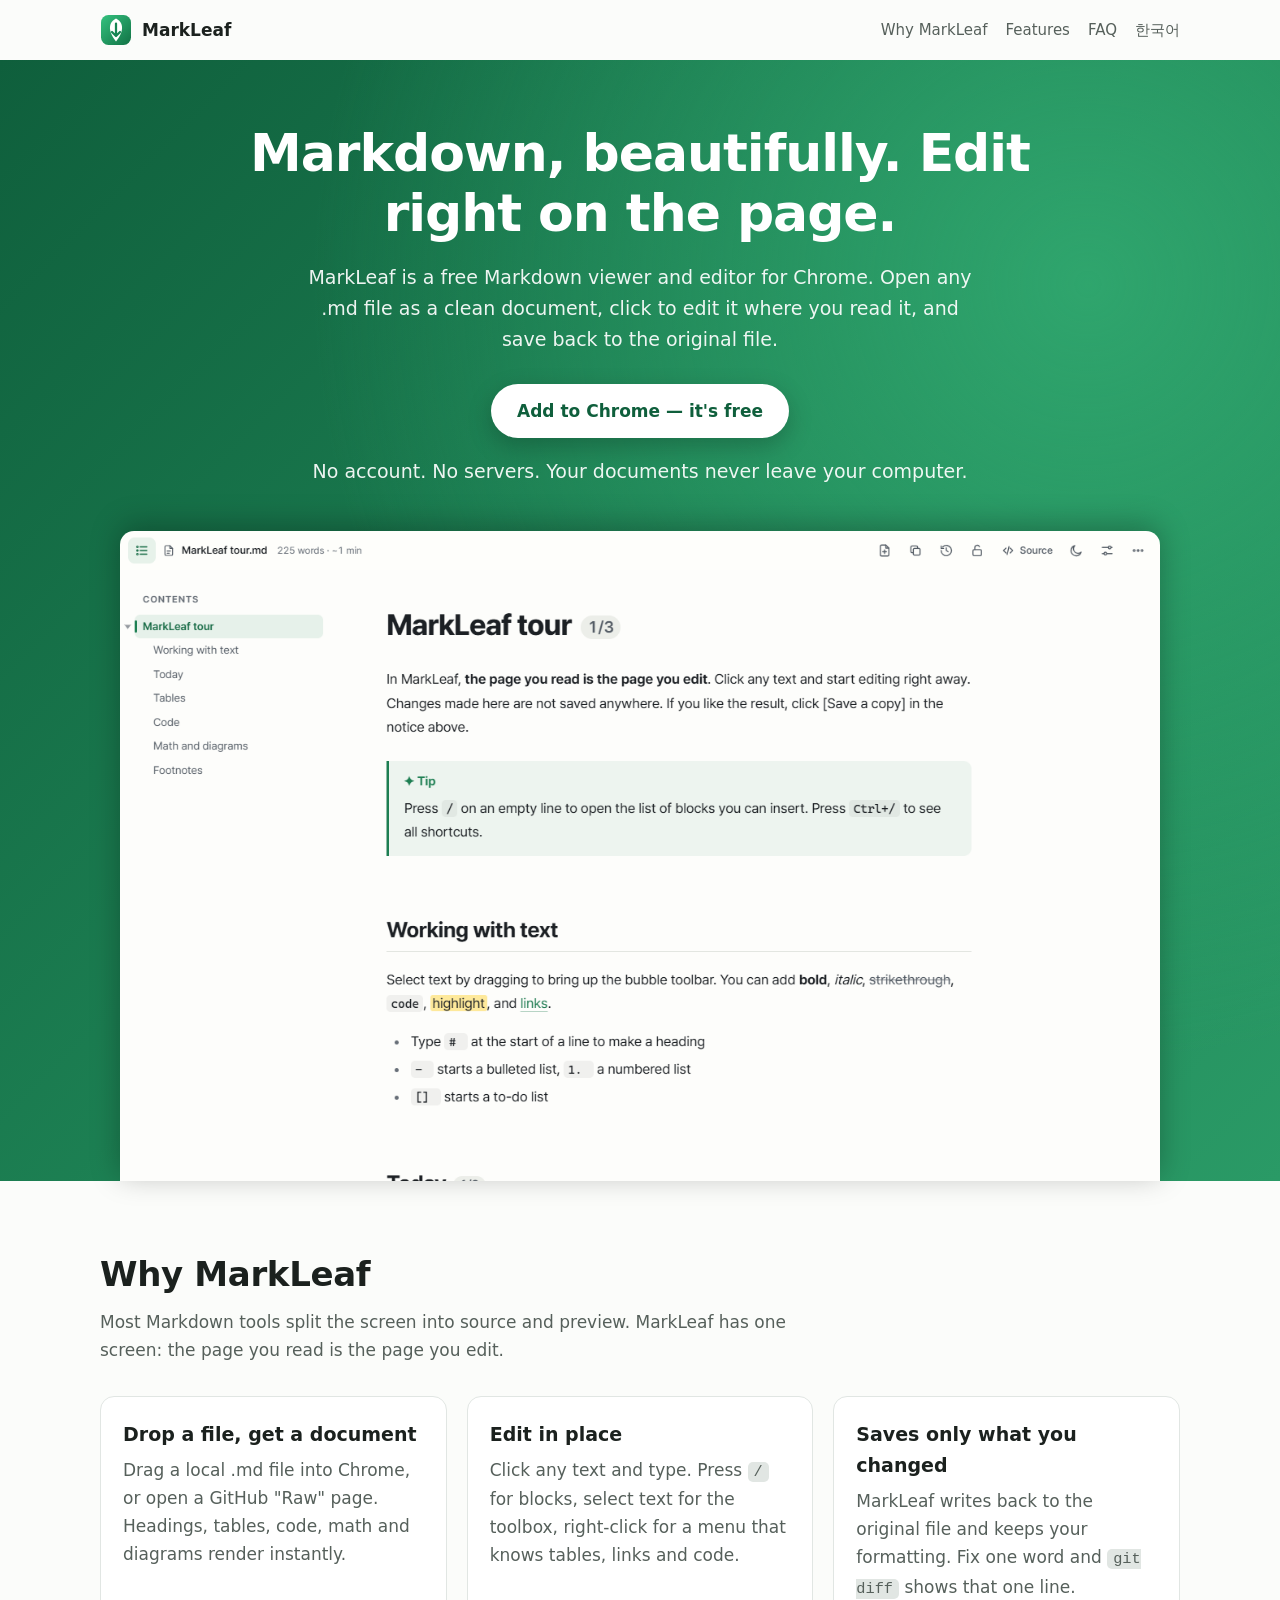
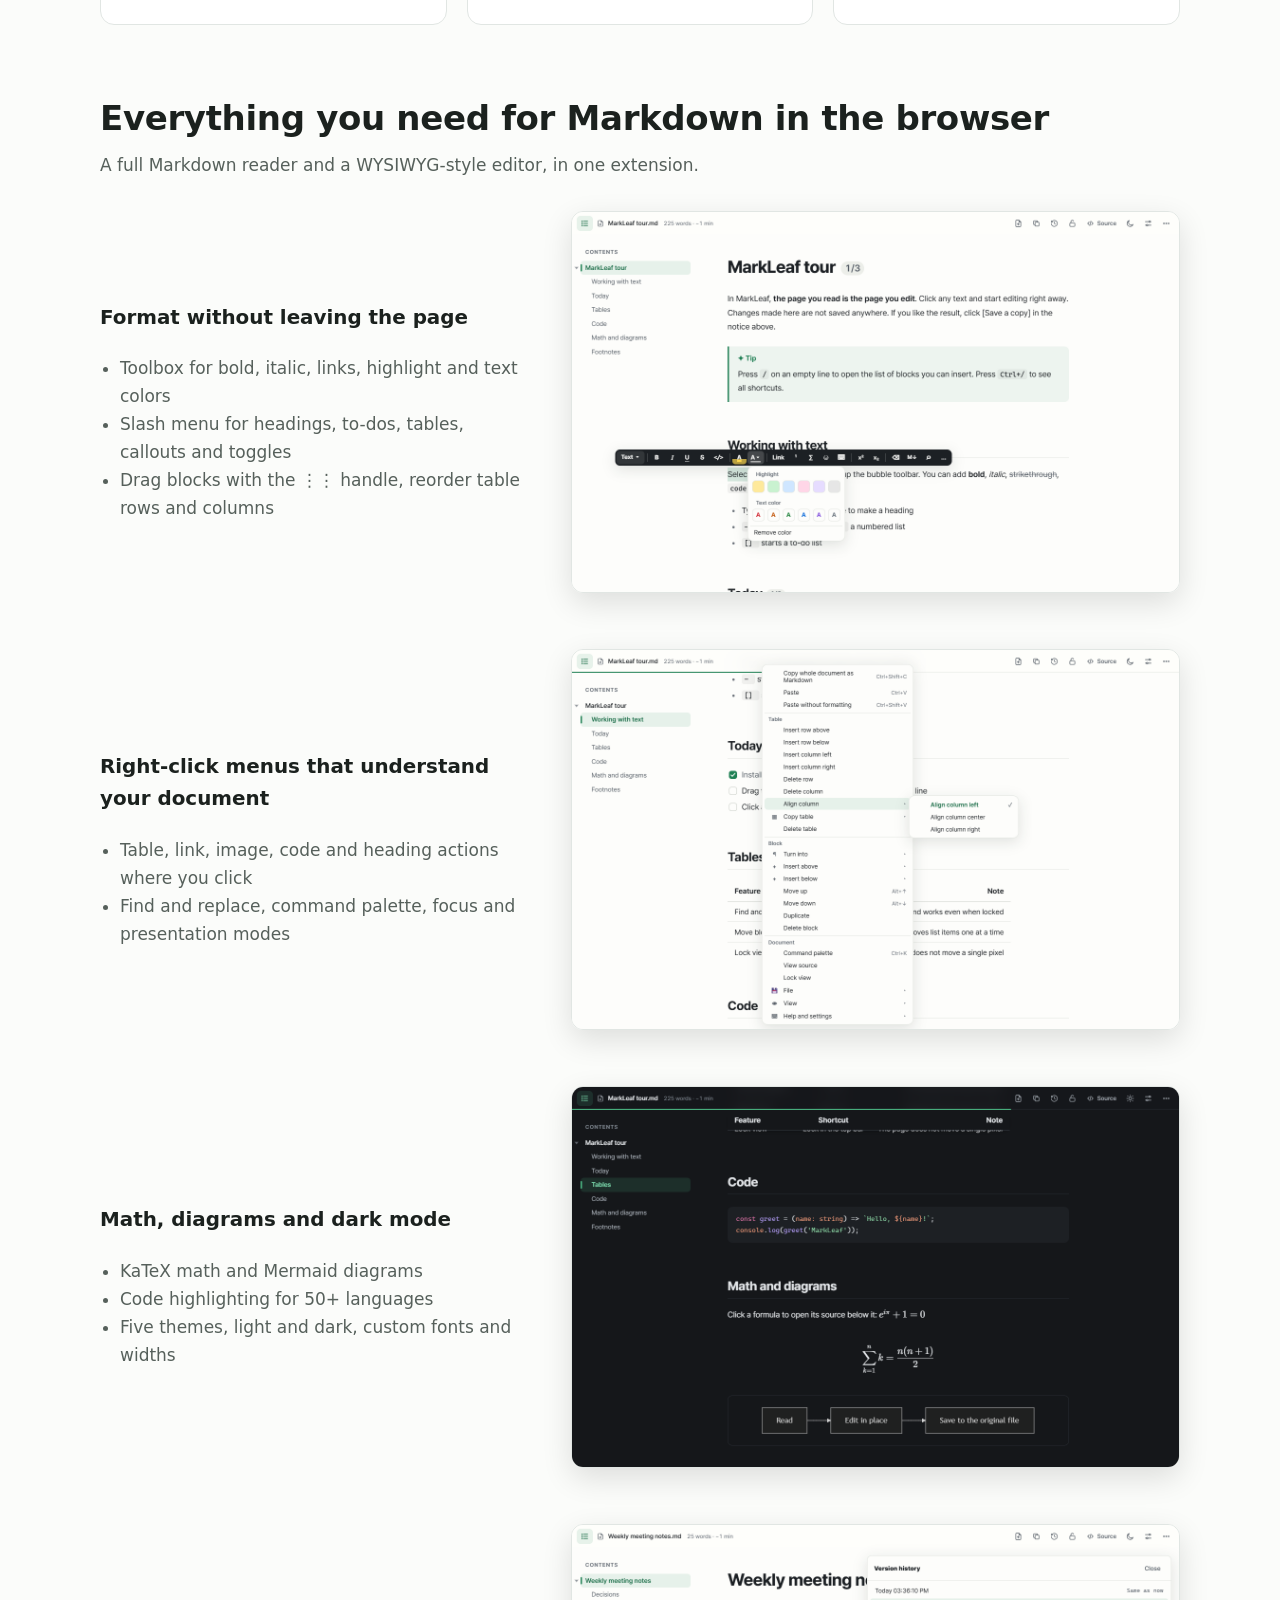
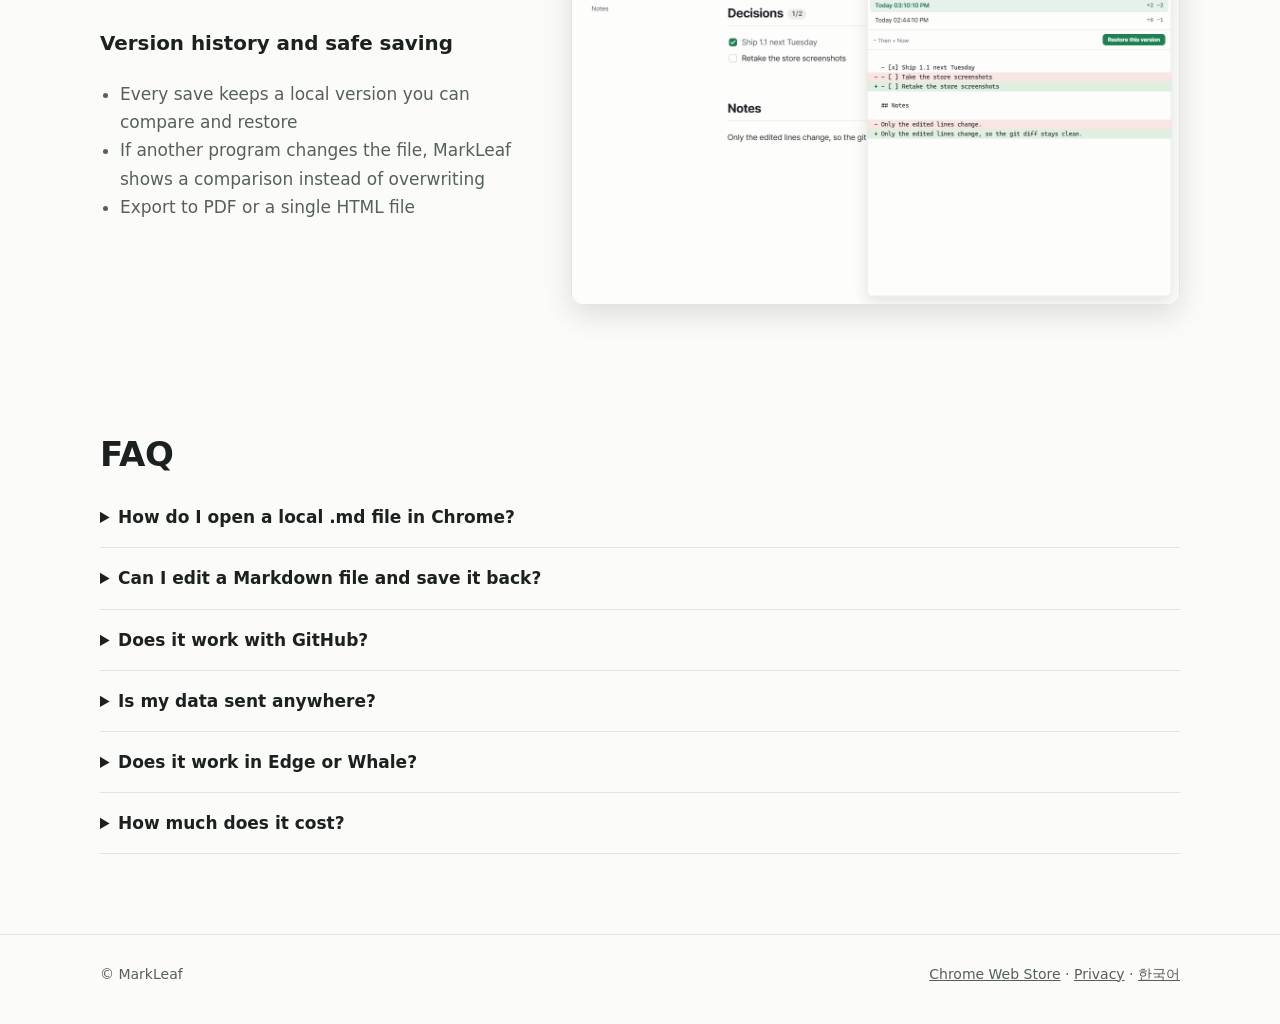
==== index.html @ c71963cd "feat: MarkLeaf 소개 페이지 (영·한)" ====
<!doctype html>
<html lang="en">
<head>
  <meta charset="utf-8">
  <meta name="viewport" content="width=device-width, initial-scale=1">
  <title>MarkLeaf – Markdown Viewer &amp; Editor for Chrome</title>
  <meta name="description" content="Open local .md files in Chrome as clean documents and edit them right on the page. MarkLeaf saves back to the original file and changes only what you edited. Free, no account, no tracking.">
  <link rel="canonical" href="https://serbi2012.github.io/markleaf-site/">
  <link rel="alternate" hreflang="en" href="https://serbi2012.github.io/markleaf-site/">
  <link rel="alternate" hreflang="ko" href="https://serbi2012.github.io/markleaf-site/ko/">
  <link rel="alternate" hreflang="x-default" href="https://serbi2012.github.io/markleaf-site/">
  <link rel="icon" href="images/icon.svg" type="image/svg+xml">
  <meta property="og:type" content="website">
  <meta property="og:title" content="MarkLeaf – Markdown Viewer & Editor for Chrome">
  <meta property="og:description" content="Read .md files as clean documents and edit them in place, saving back to the original file.">
  <meta property="og:url" content="https://serbi2012.github.io/markleaf-site/">
  <meta property="og:image" content="https://serbi2012.github.io/markleaf-site/images/en/promo-marquee-1400x560.png">
  <meta name="twitter:card" content="summary_large_image">
  <link rel="stylesheet" href="style.css">
  <script type="application/ld+json">
  {
    "@context": "https://schema.org",
    "@type": "SoftwareApplication",
    "name": "MarkLeaf",
    "alternateName": "MarkLeaf – Markdown Viewer & Editor",
    "applicationCategory": "DeveloperApplication",
    "operatingSystem": "Chrome, Edge, Whale (Chromium browsers)",
    "description": "A Markdown viewer and editor for Chrome. Opens .md files as clean documents, edits them in place and saves back to the original file.",
    "url": "https://serbi2012.github.io/markleaf-site/",
    "downloadUrl": "https://chromewebstore.google.com/detail/markleaf/cnhfebgieoikabibmdeafajkccchadia",
    "image": "https://serbi2012.github.io/markleaf-site/images/en/screenshot-1-read.png",
    "inLanguage": ["en", "ko"],
    "offers": { "@type": "Offer", "price": "0", "priceCurrency": "USD" }
  }
  </script>
</head>
<body>
  <header class="wrap nav">
    <a class="brand" href="./"><img src="images/icon.svg" alt="" width="32" height="32">MarkLeaf</a>
    <nav class="nav__links" aria-label="Page">
      <a href="#why">Why MarkLeaf</a>
      <a href="#features">Features</a>
      <a href="#faq">FAQ</a>
      <a href="ko/" hreflang="ko" lang="ko">한국어</a>
    </nav>
  </header>

  <main>
    <div class="hero">
      <div class="wrap">
        <h1>Markdown, beautifully. Edit right on the page.</h1>
        <p>MarkLeaf is a free Markdown viewer and editor for Chrome. Open any .md file as a clean document, click to edit it where you read it, and save back to the original file.</p>
        <a class="cta" href="https://chromewebstore.google.com/detail/markleaf/cnhfebgieoikabibmdeafajkccchadia?utm_source=markleaf-site&amp;utm_medium=hero">Add to Chrome — it's free</a>
        <p class="hero__note">No account. No servers. Your documents never leave your computer.</p>
        <img class="hero__shot" src="images/en/screenshot-1-read.png" alt="A Markdown file shown by MarkLeaf as a clean document with an outline sidebar" width="1280" height="800">
      </div>
    </div>

    <section id="why" class="wrap">
      <h2>Why MarkLeaf</h2>
      <p class="lead">Most Markdown tools split the screen into source and preview. MarkLeaf has one screen: the page you read is the page you edit.</p>
      <div class="points">
        <div class="point">
          <h3>Drop a file, get a document</h3>
          <p>Drag a local .md file into Chrome, or open a GitHub "Raw" page. Headings, tables, code, math and diagrams render instantly.</p>
        </div>
        <div class="point">
          <h3>Edit in place</h3>
          <p>Click any text and type. Press <code>/</code> for blocks, select text for the toolbox, right-click for a menu that knows tables, links and code.</p>
        </div>
        <div class="point">
          <h3>Saves only what you changed</h3>
          <p>MarkLeaf writes back to the original file and keeps your formatting. Fix one word and <code>git diff</code> shows that one line.</p>
        </div>
      </div>
    </section>

    <section id="features" class="wrap">
      <h2>Everything you need for Markdown in the browser</h2>
      <p class="lead">A full Markdown reader and a WYSIWYG-style editor, in one extension.</p>

      <div class="feature">
        <div>
          <h3>Format without leaving the page</h3>
          <ul>
            <li>Toolbox for bold, italic, links, highlight and text colors</li>
            <li>Slash menu for headings, to-dos, tables, callouts and toggles</li>
            <li>Drag blocks with the ⋮⋮ handle, reorder table rows and columns</li>
          </ul>
        </div>
        <img src="images/en/screenshot-2-toolbox.png" alt="Selecting text opens a formatting toolbox with color options" width="1280" height="800" loading="lazy">
      </div>

      <div class="feature">
        <div>
          <h3>Right-click menus that understand your document</h3>
          <ul>
            <li>Table, link, image, code and heading actions where you click</li>
            <li>Find and replace, command palette, focus and presentation modes</li>
          </ul>
        </div>
        <img src="images/en/screenshot-3-context-menu.png" alt="A right-click menu on a table cell with alignment options" width="1280" height="800" loading="lazy">
      </div>

      <div class="feature">
        <div>
          <h3>Math, diagrams and dark mode</h3>
          <ul>
            <li>KaTeX math and Mermaid diagrams</li>
            <li>Code highlighting for 50+ languages</li>
            <li>Five themes, light and dark, custom fonts and widths</li>
          </ul>
        </div>
        <img src="images/en/screenshot-4-math-diagram-dark.png" alt="Dark mode with code, a math formula and a flow diagram" width="1280" height="800" loading="lazy">
      </div>

      <div class="feature">
        <div>
          <h3>Version history and safe saving</h3>
          <ul>
            <li>Every save keeps a local version you can compare and restore</li>
            <li>If another program changes the file, MarkLeaf shows a comparison instead of overwriting</li>
            <li>Export to PDF or a single HTML file</li>
          </ul>
        </div>
        <img src="images/en/screenshot-5-history.png" alt="Version history panel comparing two saved versions" width="1280" height="800" loading="lazy">
      </div>
    </section>

    <section id="faq" class="wrap faq">
      <h2>FAQ</h2>
      <details>
        <summary>How do I open a local .md file in Chrome?</summary>
        <p>Install MarkLeaf, then turn on "Allow access to file URLs" in Chrome's extension details for MarkLeaf (the welcome page has a button for it). Now drag any .md file into a Chrome window, or open it with a <code>file:///</code> address. It shows up as a readable document.</p>
      </details>
      <details>
        <summary>Can I edit a Markdown file and save it back?</summary>
        <p>Yes. Click the text and edit. The first time you save, Chrome asks you to pick the file or allow its folder. After that MarkLeaf saves automatically when you pause typing, rewriting only the parts you changed.</p>
      </details>
      <details>
        <summary>Does it work with GitHub?</summary>
        <p>Markdown files opened with GitHub's "Raw" button are shown as documents. You can also allow other sites one at a time from the toolbar button.</p>
      </details>
      <details>
        <summary>Is my data sent anywhere?</summary>
        <p>No. MarkLeaf has no servers, analytics or tracking. All fonts and libraries are bundled in the extension. Read the <a href="https://serbi2012.github.io/markleaf-privacy/">privacy policy</a>.</p>
      </details>
      <details>
        <summary>Does it work in Edge or Whale?</summary>
        <p>MarkLeaf is built for Chromium browsers. Edge and Whale can install it from the Chrome Web Store.</p>
      </details>
      <details>
        <summary>How much does it cost?</summary>
        <p>MarkLeaf is free.</p>
      </details>
    </section>
  </main>

  <footer>
    <div class="wrap">
      <span>© MarkLeaf</span>
      <span><a href="https://chromewebstore.google.com/detail/markleaf/cnhfebgieoikabibmdeafajkccchadia?utm_source=markleaf-site&amp;utm_medium=footer">Chrome Web Store</a> · <a href="https://serbi2012.github.io/markleaf-privacy/">Privacy</a> · <a href="ko/" hreflang="ko" lang="ko">한국어</a></span>
    </div>
  </footer>
</body>
</html>
---- style.css ----
:root {
  --bg: #fbfcfa;
  --surface: #ffffff;
  --fg: #1b211e;
  --fg-muted: #56605b;
  --border: #e1e6e3;
  --accent: #1e8053;
  --accent-strong: #0f5f3c;
  --on-accent: #ffffff;
  --hero: radial-gradient(circle at 85% 20%, #2fa56d 0%, transparent 55%), linear-gradient(135deg, #0f5f3c 0%, #1f8657 60%, #2a9a66 100%);
  color-scheme: light dark;
}

@media (prefers-color-scheme: dark) {
  :root {
    --bg: #141816;
    --surface: #1b201d;
    --fg: #e6ebe8;
    --fg-muted: #a3aea8;
    --border: #2c3430;
    --accent: #4fc28b;
    --accent-strong: #7fd8ac;
    --on-accent: #000000;
  }
}

* {
  box-sizing: border-box;
}

html {
  scroll-behavior: smooth;
}

body {
  margin: 0;
  background: var(--bg);
  color: var(--fg);
  font-family: system-ui, -apple-system, 'Segoe UI', 'Apple SD Gothic Neo', 'Malgun Gothic', sans-serif;
  font-size: 17px;
  line-height: 1.65;
  word-break: keep-all;
}

a {
  color: var(--accent);
}

.wrap {
  width: min(1080px, 100% - 32px);
  margin: 0 auto;
}

.nav {
  display: flex;
  align-items: center;
  justify-content: space-between;
  gap: 16px;
  padding: 14px 0;
}

.brand {
  display: flex;
  align-items: center;
  gap: 10px;
  color: inherit;
  font-weight: 800;
  text-decoration: none;
}

.brand img {
  width: 32px;
  height: 32px;
}

.nav__links {
  display: flex;
  gap: 18px;
  font-size: 15px;
}

.nav__links a {
  color: var(--fg-muted);
  text-decoration: none;
}

.hero {
  padding: 64px 0 0;
  background: var(--hero);
  color: #ffffff;
  text-align: center;
}

.hero h1 {
  margin: 0 auto;
  max-width: 820px;
  font-size: clamp(32px, 5vw, 52px);
  line-height: 1.15;
  letter-spacing: -0.02em;
}

.hero p {
  margin: 18px auto 0;
  max-width: 680px;
  font-size: 19px;
  opacity: 0.92;
}

.cta {
  display: inline-flex;
  align-items: center;
  gap: 8px;
  margin-top: 28px;
  padding: 13px 26px;
  border-radius: 999px;
  background: #ffffff;
  color: #0f5f3c;
  font-weight: 800;
  text-decoration: none;
  box-shadow: 0 8px 24px rgba(0, 0, 0, 0.22);
}

.hero__note {
  margin-top: 12px;
  font-size: 14px;
  opacity: 0.85;
}

.hero__shot {
  display: block;
  width: min(1040px, 100%);
  height: auto;
  margin: 44px auto 0;
  border-radius: 14px 14px 0 0;
  box-shadow: 0 -6px 30px rgba(0, 0, 0, 0.28);
}

section {
  padding: 72px 0 0;
}

h2 {
  margin: 0 0 12px;
  font-size: clamp(26px, 3.4vw, 34px);
  line-height: 1.25;
  letter-spacing: -0.01em;
}

.lead {
  margin: 0 0 32px;
  max-width: 720px;
  color: var(--fg-muted);
}

.points {
  display: grid;
  grid-template-columns: repeat(auto-fit, minmax(260px, 1fr));
  gap: 20px;
}

.point {
  padding: 22px;
  border: 1px solid var(--border);
  border-radius: 14px;
  background: var(--surface);
}

.point h3 {
  margin: 0 0 6px;
  font-size: 19px;
}

.point p {
  margin: 0;
  color: var(--fg-muted);
}

.feature {
  display: grid;
  grid-template-columns: minmax(0, 5fr) minmax(0, 7fr);
  gap: 36px;
  align-items: center;
  margin-bottom: 56px;
}

.feature img {
  width: 100%;
  height: auto;
  border: 1px solid var(--border);
  border-radius: 12px;
  box-shadow: 0 10px 30px rgba(0, 0, 0, 0.12);
}

.feature ul {
  margin: 12px 0 0;
  padding-left: 20px;
  color: var(--fg-muted);
}

@media (max-width: 760px) {
  .feature {
    grid-template-columns: 1fr;
    gap: 18px;
  }

  .nav__links {
    display: none;
  }
}

.faq details {
  padding: 16px 0;
  border-bottom: 1px solid var(--border);
}

.faq summary {
  font-weight: 700;
  cursor: pointer;
}

.faq details p {
  margin: 10px 0 0;
  color: var(--fg-muted);
}

code {
  padding: 1px 6px;
  border-radius: 5px;
  background: var(--border);
  font-size: 0.9em;
}

footer {
  margin-top: 80px;
  padding: 28px 0 40px;
  border-top: 1px solid var(--border);
  color: var(--fg-muted);
  font-size: 14px;
}

footer .wrap {
  display: flex;
  flex-wrap: wrap;
  justify-content: space-between;
  gap: 12px;
}

footer a {
  color: inherit;
}
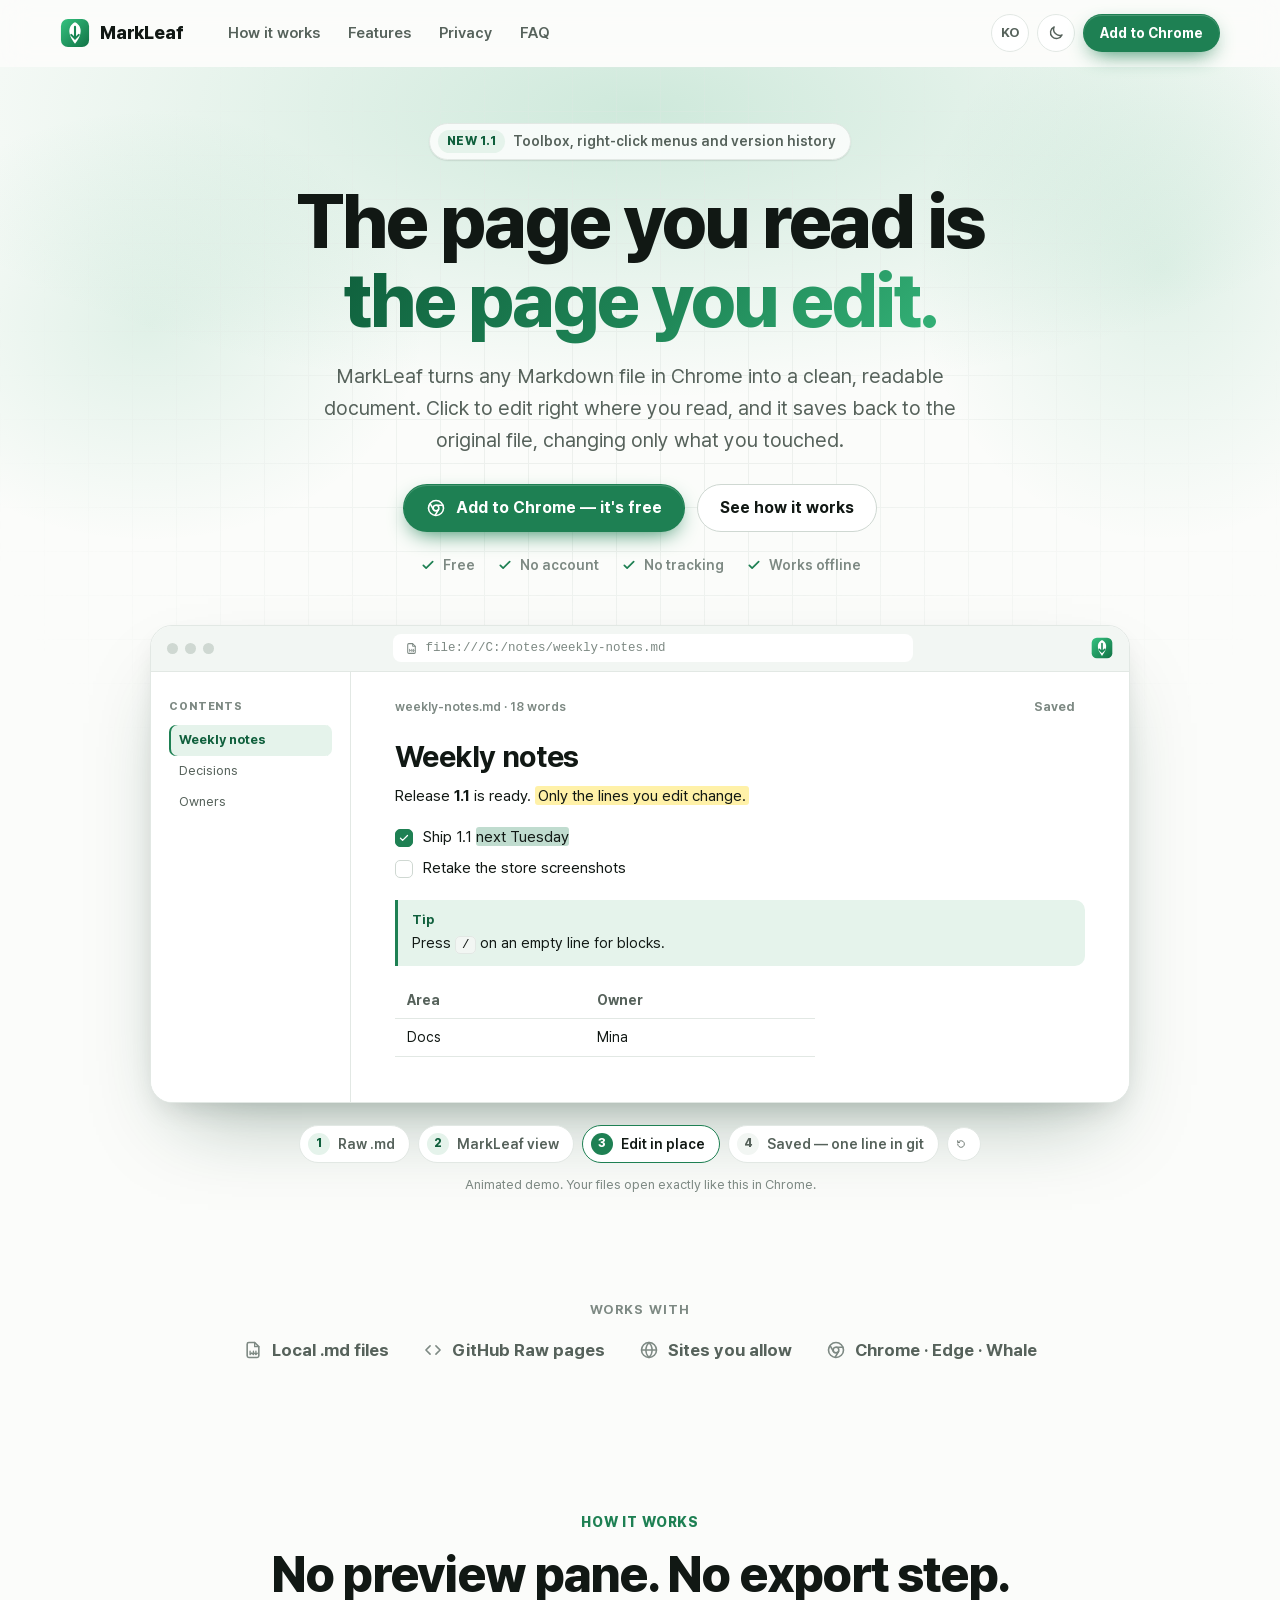
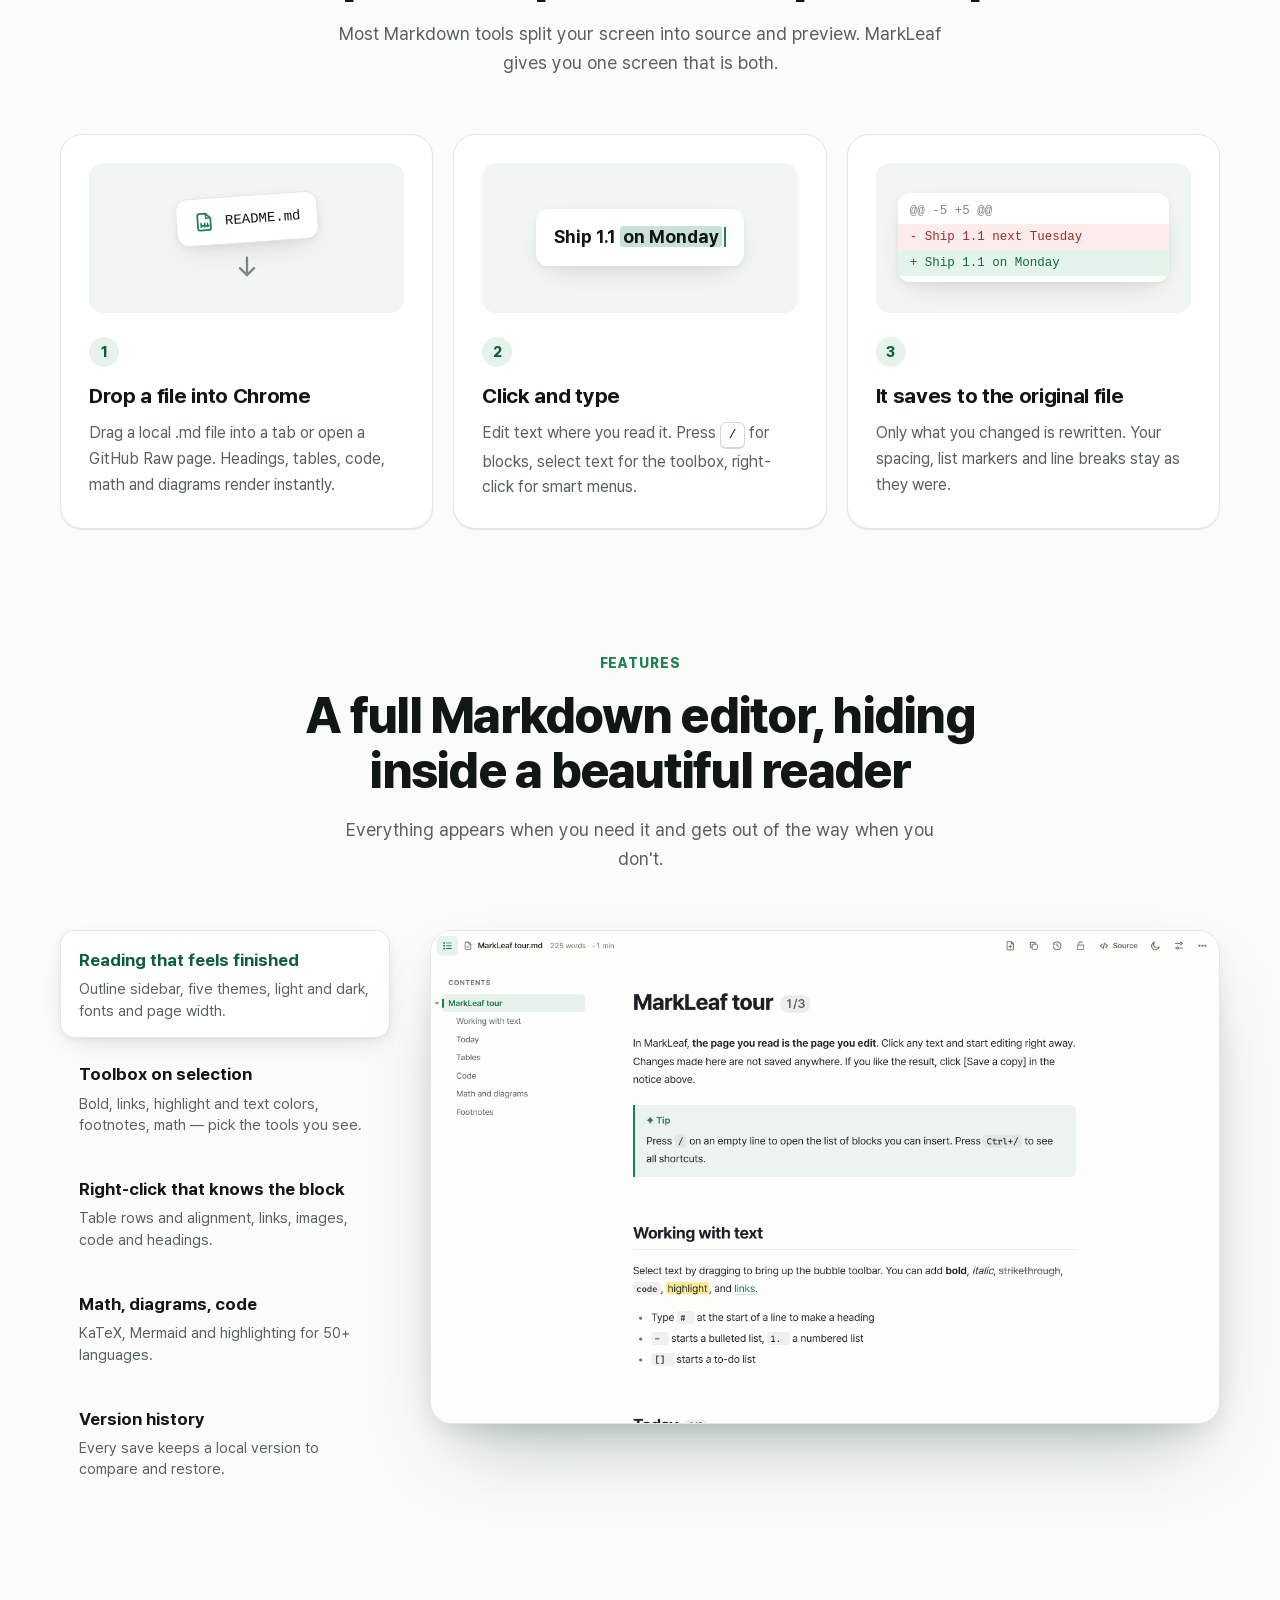
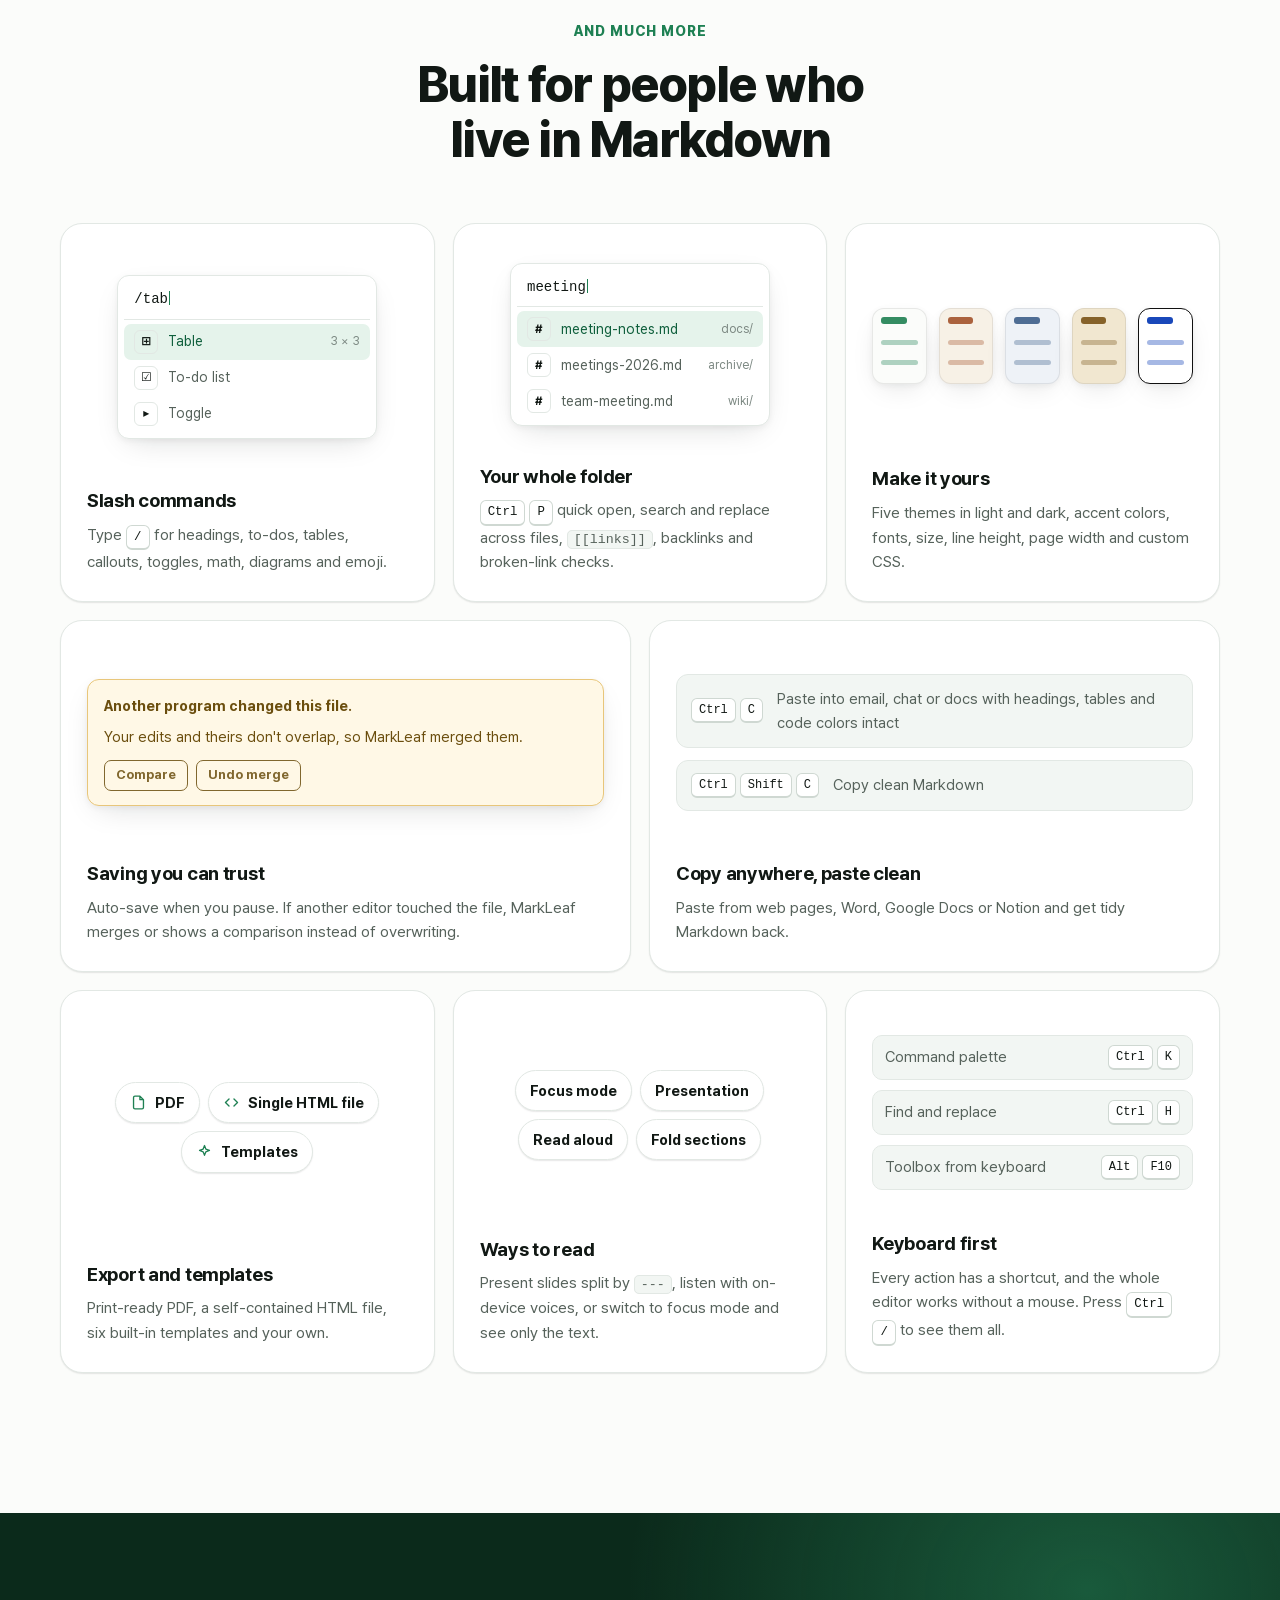
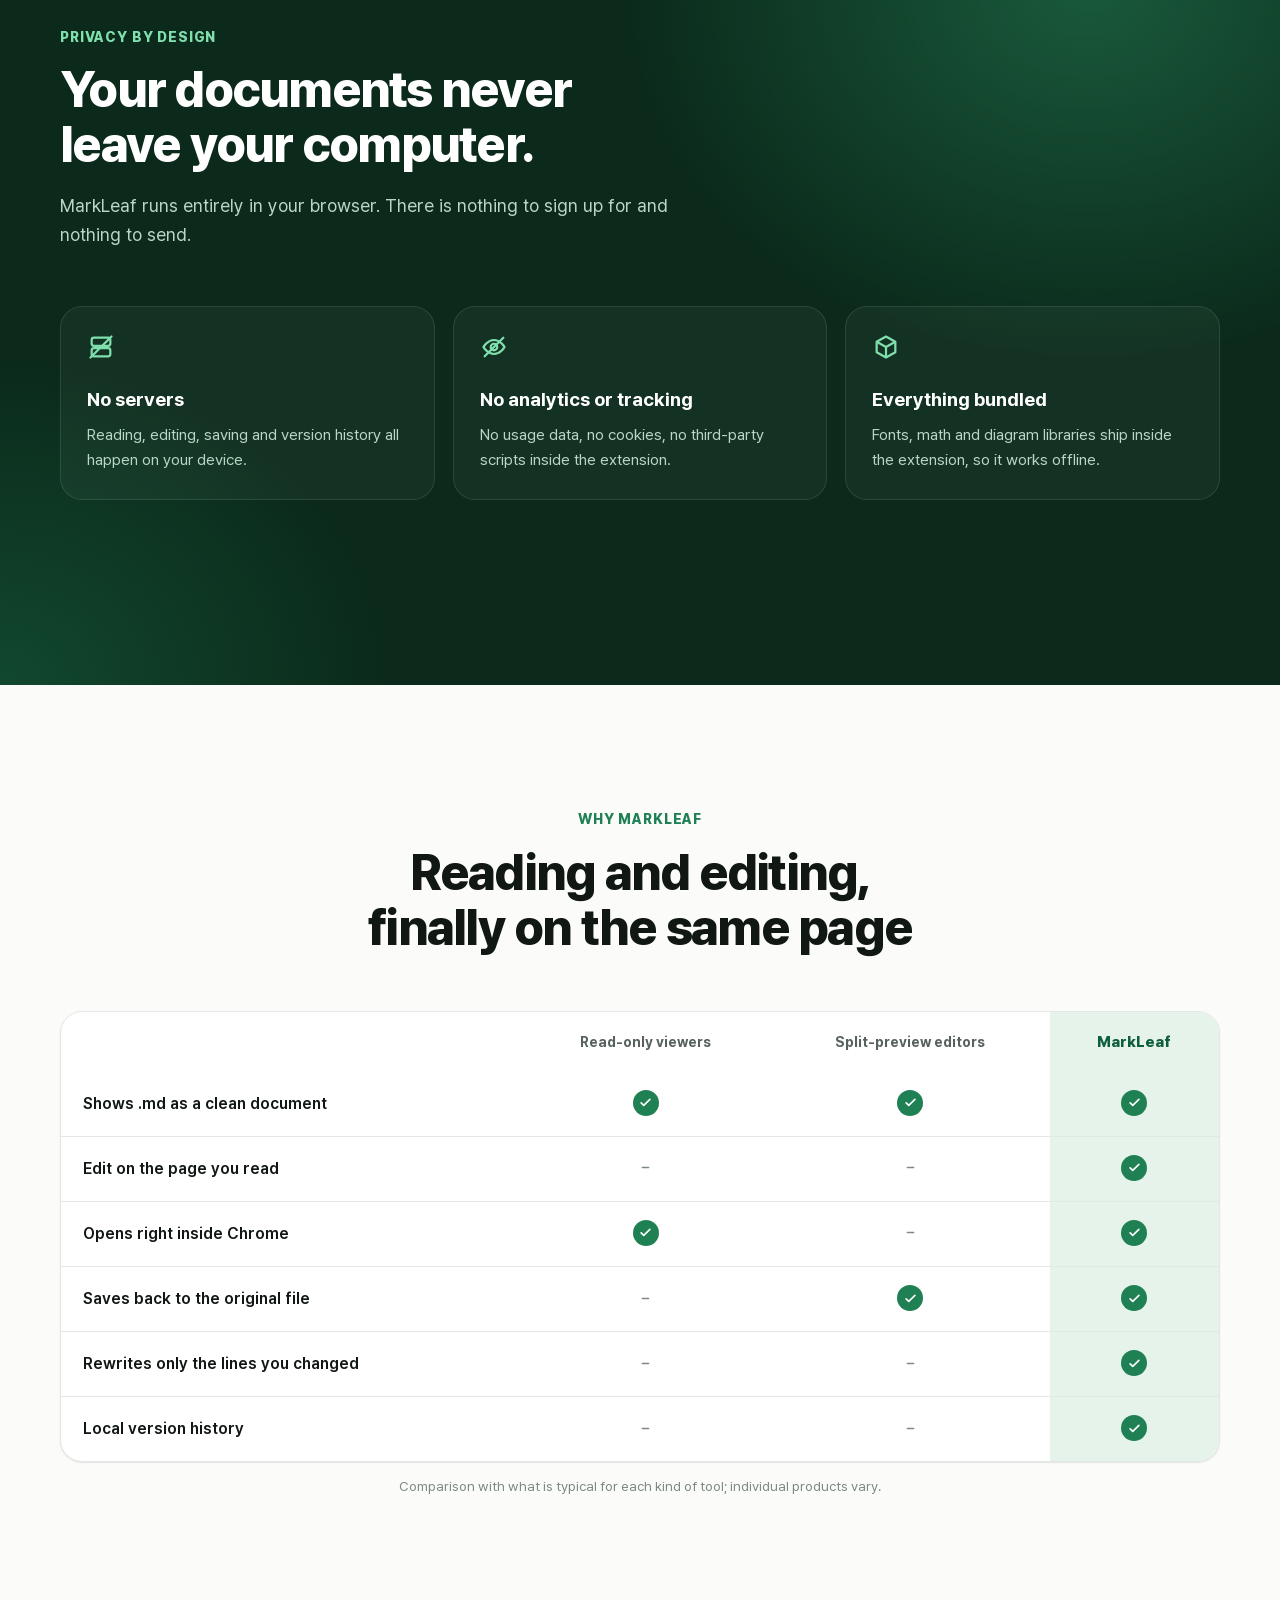
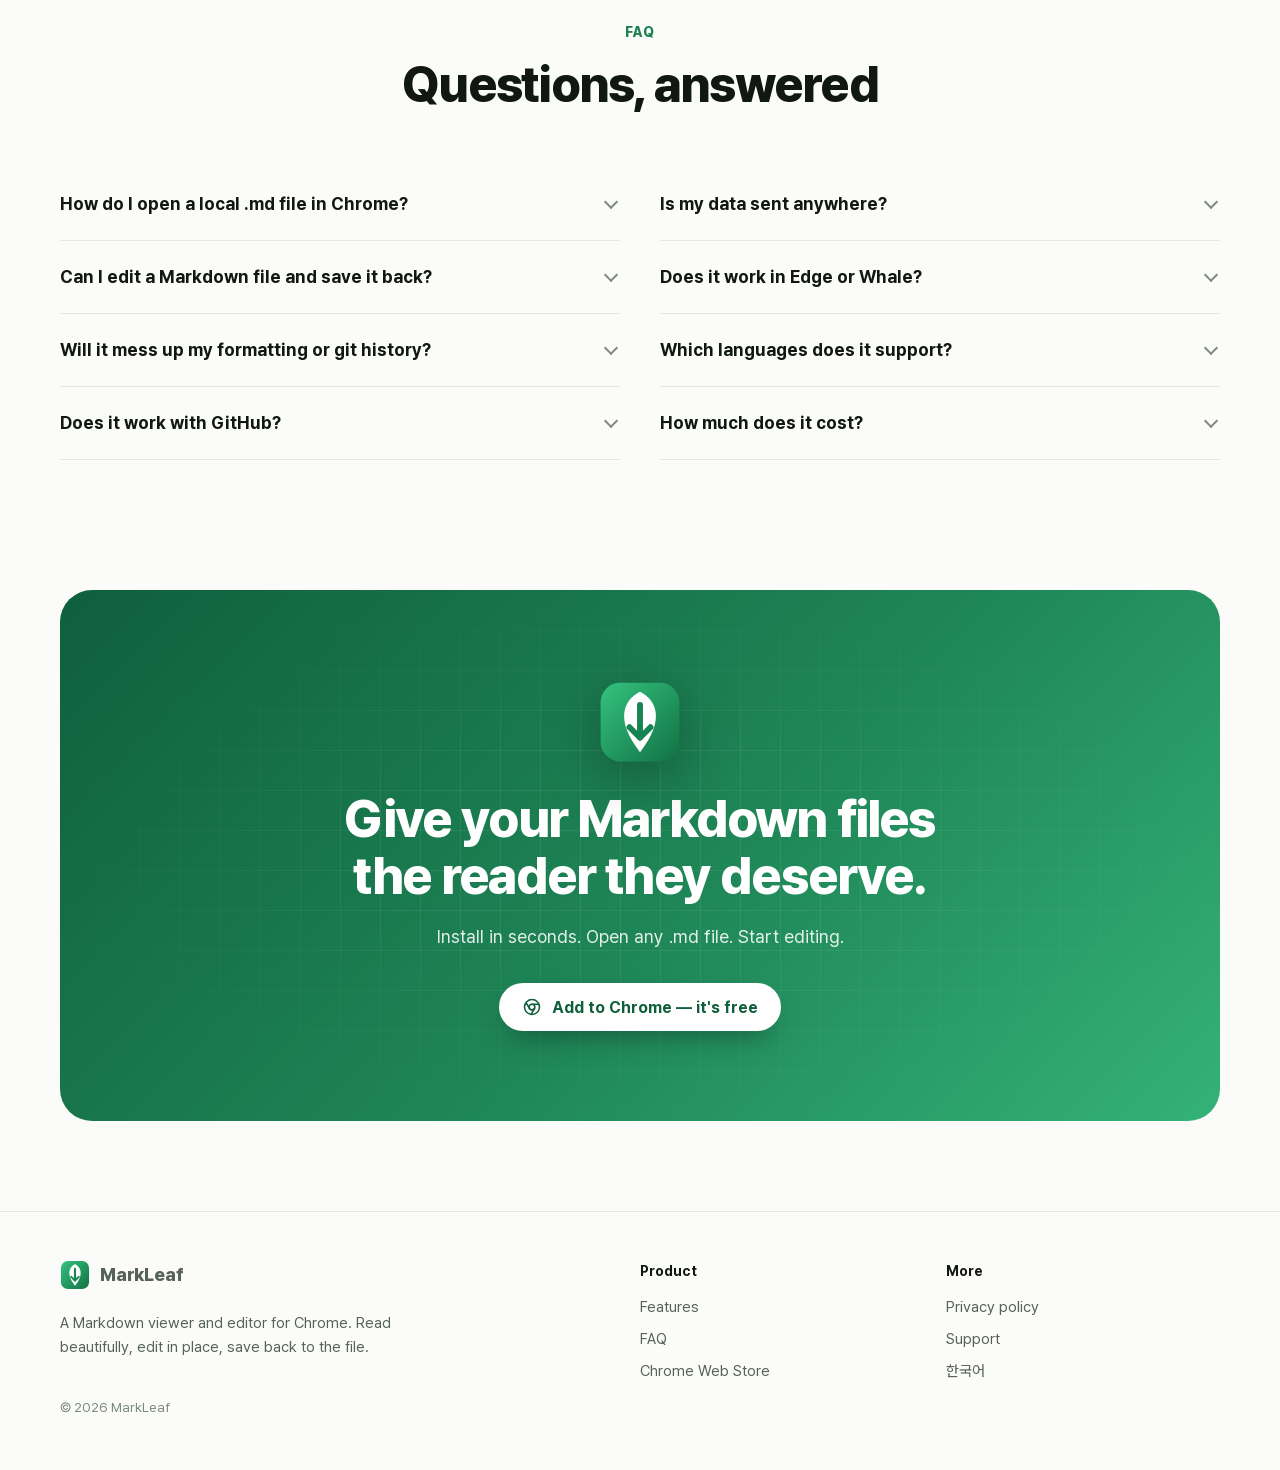
==== commit cf56dba1: "feat: 소개 페이지 개편 — 자동 재생 데모, 탭 둘러보기, 기능 카드, 비교표, 다크 모드, 고해상도 이미지" ====
--- a/index.html
+++ b/index.html
@@ -4,162 +4,500 @@
   <meta charset="utf-8">
   <meta name="viewport" content="width=device-width, initial-scale=1">
   <title>MarkLeaf – Markdown Viewer &amp; Editor for Chrome</title>
-  <meta name="description" content="Open local .md files in Chrome as clean documents and edit them right on the page. MarkLeaf saves back to the original file and changes only what you edited. Free, no account, no tracking.">
-  <link rel="canonical" href="https://serbi2012.github.io/markleaf-site/">
-  <link rel="alternate" hreflang="en" href="https://serbi2012.github.io/markleaf-site/">
-  <link rel="alternate" hreflang="ko" href="https://serbi2012.github.io/markleaf-site/ko/">
-  <link rel="alternate" hreflang="x-default" href="https://serbi2012.github.io/markleaf-site/">
+  <meta name="description" content="Open .md files in Chrome as clean documents and edit them right on the page. MarkLeaf saves back to the original file and changes only what you edited. Free, no account, no tracking.">
+  <meta name="theme-color" content="#1e8053">
+  <link rel="canonical" href="https://markleaf-site.vercel.app/">
+  <link rel="alternate" hreflang="en" href="https://markleaf-site.vercel.app/">
+  <link rel="alternate" hreflang="ko" href="https://markleaf-site.vercel.app/ko/">
+  <link rel="alternate" hreflang="x-default" href="https://markleaf-site.vercel.app/">
   <link rel="icon" href="images/icon.svg" type="image/svg+xml">
   <meta property="og:type" content="website">
+  <meta property="og:site_name" content="MarkLeaf">
   <meta property="og:title" content="MarkLeaf – Markdown Viewer & Editor for Chrome">
-  <meta property="og:description" content="Read .md files as clean documents and edit them in place, saving back to the original file.">
-  <meta property="og:url" content="https://serbi2012.github.io/markleaf-site/">
-  <meta property="og:image" content="https://serbi2012.github.io/markleaf-site/images/en/promo-marquee-1400x560.png">
+  <meta property="og:description" content="The page you read is the page you edit. Open .md files as clean documents, edit in place and save back to the original file.">
+  <meta property="og:url" content="https://markleaf-site.vercel.app/">
+  <meta property="og:image" content="https://markleaf-site.vercel.app/images/en/og.png">
+  <meta property="og:image:width" content="1200">
+  <meta property="og:image:height" content="630">
+  <meta property="og:locale" content="en_US">
+  <meta property="og:locale:alternate" content="ko_KR">
   <meta name="twitter:card" content="summary_large_image">
+  <link rel="preload" href="images/en/screenshot-1-read.jpg" as="image">
   <link rel="stylesheet" href="style.css">
+  <script>try{var t=localStorage.getItem('markleaf-site-theme');if(t==='dark'||t==='light')document.documentElement.dataset.theme=t}catch(e){}document.documentElement.classList.add('js')</script>
+  <script src="site.js" defer></script>
   <script type="application/ld+json">
   {
     "@context": "https://schema.org",
-    "@type": "SoftwareApplication",
-    "name": "MarkLeaf",
-    "alternateName": "MarkLeaf – Markdown Viewer & Editor",
-    "applicationCategory": "DeveloperApplication",
-    "operatingSystem": "Chrome, Edge, Whale (Chromium browsers)",
-    "description": "A Markdown viewer and editor for Chrome. Opens .md files as clean documents, edits them in place and saves back to the original file.",
-    "url": "https://serbi2012.github.io/markleaf-site/",
-    "downloadUrl": "https://chromewebstore.google.com/detail/markleaf/cnhfebgieoikabibmdeafajkccchadia",
-    "image": "https://serbi2012.github.io/markleaf-site/images/en/screenshot-1-read.png",
-    "inLanguage": ["en", "ko"],
-    "offers": { "@type": "Offer", "price": "0", "priceCurrency": "USD" }
+    "@graph": [
+      {
+        "@type": "SoftwareApplication",
+        "name": "MarkLeaf",
+        "alternateName": "MarkLeaf – Markdown Viewer & Editor",
+        "applicationCategory": "DeveloperApplication",
+        "operatingSystem": "Chrome, Edge, Whale",
+        "description": "A Markdown viewer and editor for Chrome. Opens .md files as clean documents, edits them in place and saves back to the original file.",
+        "url": "https://markleaf-site.vercel.app/",
+        "downloadUrl": "https://chromewebstore.google.com/detail/markleaf/cnhfebgieoikabibmdeafajkccchadia",
+        "image": "https://markleaf-site.vercel.app/images/en/screenshot-1-read.jpg",
+        "inLanguage": ["en", "ko"],
+        "offers": { "@type": "Offer", "price": "0", "priceCurrency": "USD" }
+      },
+      {
+        "@type": "FAQPage",
+        "mainEntity": [
+          { "@type": "Question", "name": "How do I open a local .md file in Chrome?", "acceptedAnswer": { "@type": "Answer", "text": "Install MarkLeaf and turn on \"Allow access to file URLs\" in Chrome's extension details for MarkLeaf. Then drag any .md file into a Chrome window and it opens as a readable document." } },
+          { "@type": "Question", "name": "Can I edit a Markdown file and save it back?", "acceptedAnswer": { "@type": "Answer", "text": "Yes. Click the text and edit. The first time you save, Chrome asks you to pick the file or allow its folder. After that MarkLeaf saves automatically when you pause, rewriting only the parts you changed." } },
+          { "@type": "Question", "name": "Is my data sent anywhere?", "acceptedAnswer": { "@type": "Answer", "text": "No. MarkLeaf has no servers, analytics or tracking, and all fonts and libraries are bundled in the extension." } },
+          { "@type": "Question", "name": "How much does MarkLeaf cost?", "acceptedAnswer": { "@type": "Answer", "text": "MarkLeaf is free." } }
+        ]
+      }
+    ]
   }
   </script>
 </head>
 <body>
-  <header class="wrap nav">
-    <a class="brand" href="./"><img src="images/icon.svg" alt="" width="32" height="32">MarkLeaf</a>
-    <nav class="nav__links" aria-label="Page">
-      <a href="#why">Why MarkLeaf</a>
-      <a href="#features">Features</a>
-      <a href="#faq">FAQ</a>
-      <a href="ko/" hreflang="ko" lang="ko">한국어</a>
-    </nav>
+  <svg width="0" height="0" style="position:absolute" aria-hidden="true">
+    <symbol id="i-check" viewBox="0 0 24 24"><path d="M5 12.5l4.2 4.2L19 7" fill="none" stroke="currentColor" stroke-width="2.6" stroke-linecap="round" stroke-linejoin="round"/></symbol>
+    <symbol id="i-dash" viewBox="0 0 24 24"><path d="M7 12h10" fill="none" stroke="currentColor" stroke-width="2.4" stroke-linecap="round"/></symbol>
+    <symbol id="i-chrome" viewBox="0 0 24 24"><circle cx="12" cy="12" r="9" fill="none" stroke="currentColor" stroke-width="1.9"/><circle cx="12" cy="12" r="3.4" fill="none" stroke="currentColor" stroke-width="1.9"/><path d="M12 8.6h8.2M9 13.8l-4.1-7.1M15 13.8l-4.1 7.1" fill="none" stroke="currentColor" stroke-width="1.9" stroke-linecap="round"/></symbol>
+    <symbol id="i-file" viewBox="0 0 24 24"><path d="M14 3H7a2 2 0 0 0-2 2v14a2 2 0 0 0 2 2h10a2 2 0 0 0 2-2V8z" fill="none" stroke="currentColor" stroke-width="1.9" stroke-linejoin="round"/><path d="M14 3v5h5M8.5 13.5v4l2-2 2 2v-4M15.5 13.5v4m-1.6-1.6 1.6 1.6 1.6-1.6" fill="none" stroke="currentColor" stroke-width="1.6" stroke-linecap="round" stroke-linejoin="round"/></symbol>
+    <symbol id="i-code" viewBox="0 0 24 24"><path d="M8.5 7 3.5 12l5 5M15.5 7l5 5-5 5" fill="none" stroke="currentColor" stroke-width="1.9" stroke-linecap="round" stroke-linejoin="round"/></symbol>
+    <symbol id="i-globe" viewBox="0 0 24 24"><circle cx="12" cy="12" r="9" fill="none" stroke="currentColor" stroke-width="1.9"/><path d="M3 12h18M12 3c2.6 2.6 3.8 5.6 3.8 9s-1.2 6.4-3.8 9c-2.6-2.6-3.8-5.6-3.8-9S9.4 5.6 12 3z" fill="none" stroke="currentColor" stroke-width="1.7"/></symbol>
+    <symbol id="i-lock" viewBox="0 0 24 24"><rect x="5" y="10.5" width="14" height="10" rx="2.2" fill="none" stroke="currentColor" stroke-width="1.9"/><path d="M8.3 10.5V8a3.7 3.7 0 0 1 7.4 0v2.5" fill="none" stroke="currentColor" stroke-width="1.9"/></symbol>
+    <symbol id="i-server" viewBox="0 0 24 24"><rect x="4" y="4" width="16" height="7" rx="2" fill="none" stroke="currentColor" stroke-width="1.9"/><rect x="4" y="13" width="16" height="7" rx="2" fill="none" stroke="currentColor" stroke-width="1.9"/><path d="M3 21 21 3" stroke="currentColor" stroke-width="1.9" stroke-linecap="round"/></symbol>
+    <symbol id="i-eye-off" viewBox="0 0 24 24"><path d="M3 12s3.3-6 9-6 9 6 9 6-3.3 6-9 6-9-6-9-6z" fill="none" stroke="currentColor" stroke-width="1.9"/><circle cx="12" cy="12" r="2.8" fill="none" stroke="currentColor" stroke-width="1.9"/><path d="M4 20 20 4" stroke="currentColor" stroke-width="1.9" stroke-linecap="round"/></symbol>
+    <symbol id="i-box" viewBox="0 0 24 24"><path d="M12 3 20 7.5v9L12 21l-8-4.5v-9z" fill="none" stroke="currentColor" stroke-width="1.9" stroke-linejoin="round"/><path d="M4 7.5 12 12l8-4.5M12 12v9" fill="none" stroke="currentColor" stroke-width="1.9" stroke-linejoin="round"/></symbol>
+    <symbol id="i-arrow-down" viewBox="0 0 24 24"><path d="M12 4v15m-6-6 6 6 6-6" fill="none" stroke="currentColor" stroke-width="2" stroke-linecap="round" stroke-linejoin="round"/></symbol>
+    <symbol id="i-arrow-right" viewBox="0 0 24 24"><path d="M4 12h15m-6-6 6 6-6 6" fill="none" stroke="currentColor" stroke-width="2" stroke-linecap="round" stroke-linejoin="round"/></symbol>
+    <symbol id="i-replay" viewBox="0 0 24 24"><path d="M4 12a8 8 0 1 0 2.4-5.7M4 4v4.5h4.5" fill="none" stroke="currentColor" stroke-width="2" stroke-linecap="round" stroke-linejoin="round"/></symbol>
+    <symbol id="i-sun" viewBox="0 0 24 24"><circle cx="12" cy="12" r="4" fill="none" stroke="currentColor" stroke-width="1.9"/><path d="M12 2.5v2.2M12 19.3v2.2M4.6 4.6l1.6 1.6M17.8 17.8l1.6 1.6M2.5 12h2.2M19.3 12h2.2M4.6 19.4l1.6-1.6M17.8 6.2l1.6-1.6" stroke="currentColor" stroke-width="1.9" stroke-linecap="round"/></symbol>
+    <symbol id="i-moon" viewBox="0 0 24 24"><path d="M20 14.5A8 8 0 0 1 9.5 4a8 8 0 1 0 10.5 10.5z" fill="none" stroke="currentColor" stroke-width="1.9" stroke-linejoin="round"/></symbol>
+    <symbol id="i-pdf" viewBox="0 0 24 24"><path d="M14 3H7a2 2 0 0 0-2 2v14a2 2 0 0 0 2 2h10a2 2 0 0 0 2-2V8z M14 3v5h5" fill="none" stroke="currentColor" stroke-width="1.9" stroke-linejoin="round"/></symbol>
+    <symbol id="i-sparkle" viewBox="0 0 24 24"><path d="M12 3.5l1.9 5.1 5.1 1.9-5.1 1.9L12 17.5l-1.9-5.1L5 10.5l5.1-1.9z" fill="none" stroke="currentColor" stroke-width="1.8" stroke-linejoin="round"/></symbol>
+  </svg>
+
+  <a class="skip" href="#main">Skip to content</a>
+
+  <header class="nav">
+    <div class="wrap nav__inner">
+      <a class="brand" href="./" aria-label="MarkLeaf home"><img src="images/icon.svg" alt="" width="30" height="30">MarkLeaf</a>
+      <nav class="nav__links" aria-label="Sections">
+        <a href="#how">How it works</a>
+        <a href="#tour">Features</a>
+        <a href="#privacy">Privacy</a>
+        <a href="#faq">FAQ</a>
+      </nav>
+      <div class="nav__actions">
+        <a class="icon-button" href="ko/" hreflang="ko" lang="ko" aria-label="한국어로 보기">KO</a>
+        <button class="icon-button" type="button" data-theme-toggle aria-label="Dark mode" aria-pressed="false">
+          <svg class="theme-icon--light" aria-hidden="true"><use href="#i-moon"/></svg>
+          <svg class="theme-icon--dark" aria-hidden="true"><use href="#i-sun"/></svg>
+        </button>
+        <a class="button button--primary button--small nav__cta" href="https://chromewebstore.google.com/detail/markleaf/cnhfebgieoikabibmdeafajkccchadia?utm_source=markleaf-site&amp;utm_medium=nav">Add to Chrome</a>
+      </div>
+    </div>
   </header>
 
-  <main>
-    <div class="hero">
-      <div class="wrap">
-        <h1>Markdown, beautifully. Edit right on the page.</h1>
-        <p>MarkLeaf is a free Markdown viewer and editor for Chrome. Open any .md file as a clean document, click to edit it where you read it, and save back to the original file.</p>
-        <a class="cta" href="https://chromewebstore.google.com/detail/markleaf/cnhfebgieoikabibmdeafajkccchadia?utm_source=markleaf-site&amp;utm_medium=hero">Add to Chrome — it's free</a>
-        <p class="hero__note">No account. No servers. Your documents never leave your computer.</p>
-        <img class="hero__shot" src="images/en/screenshot-1-read.png" alt="A Markdown file shown by MarkLeaf as a clean document with an outline sidebar" width="1280" height="800">
-      </div>
-    </div>
-
-    <section id="why" class="wrap">
-      <h2>Why MarkLeaf</h2>
-      <p class="lead">Most Markdown tools split the screen into source and preview. MarkLeaf has one screen: the page you read is the page you edit.</p>
-      <div class="points">
-        <div class="point">
-          <h3>Drop a file, get a document</h3>
-          <p>Drag a local .md file into Chrome, or open a GitHub "Raw" page. Headings, tables, code, math and diagrams render instantly.</p>
-        </div>
-        <div class="point">
-          <h3>Edit in place</h3>
-          <p>Click any text and type. Press <code>/</code> for blocks, select text for the toolbox, right-click for a menu that knows tables, links and code.</p>
-        </div>
-        <div class="point">
-          <h3>Saves only what you changed</h3>
-          <p>MarkLeaf writes back to the original file and keeps your formatting. Fix one word and <code>git diff</code> shows that one line.</p>
-        </div>
-      </div>
-    </section>
-
-    <section id="features" class="wrap">
-      <h2>Everything you need for Markdown in the browser</h2>
-      <p class="lead">A full Markdown reader and a WYSIWYG-style editor, in one extension.</p>
-
-      <div class="feature">
+  <main id="main">
+    <section class="hero">
+      <div class="wrap">
+        <a class="eyebrow" href="#tour" data-reveal><span class="eyebrow__tag">NEW 1.1</span>Toolbox, right-click menus and version history</a>
+        <h1 data-reveal>The page you read is<br> <span class="gradient-text nowrap">the page you edit.</span></h1>
+        <p class="hero__lead" data-reveal data-reveal-delay="1">MarkLeaf turns any Markdown file in Chrome into a clean, readable document. Click to edit right where you read, and it saves back to the original file, changing only what you touched.</p>
+        <div class="hero__actions" data-reveal data-reveal-delay="2">
+          <a class="button button--primary" href="https://chromewebstore.google.com/detail/markleaf/cnhfebgieoikabibmdeafajkccchadia?utm_source=markleaf-site&amp;utm_medium=hero">
+            <svg aria-hidden="true"><use href="#i-chrome"/></svg>Add to Chrome — it's free
+          </a>
+          <a class="button button--ghost" href="#how">See how it works</a>
+        </div>
+        <ul class="hero__trust" data-reveal data-reveal-delay="2">
+          <li><svg aria-hidden="true"><use href="#i-check"/></svg>Free</li>
+          <li><svg aria-hidden="true"><use href="#i-check"/></svg>No account</li>
+          <li><svg aria-hidden="true"><use href="#i-check"/></svg>No tracking</li>
+          <li><svg aria-hidden="true"><use href="#i-check"/></svg>Works offline</li>
+        </ul>
+
+        <div class="demo" data-demo data-stage="saved" data-reveal>
+          <div class="window">
+            <div class="window__chrome">
+              <span class="window__dots" aria-hidden="true"><i></i><i></i><i></i></span>
+              <span class="window__url"><svg aria-hidden="true"><use href="#i-file"/></svg>file:///C:/notes/weekly-notes.md</span>
+              <img class="window__ext" src="images/icon.svg" alt="" width="22" height="22">
+            </div>
+            <div class="demo__stage">
+              <pre class="demo__raw" aria-hidden="true"><b>#</b> Weekly notes
+
+Release <b>**</b>1.1<b>**</b> is ready. Only the lines you edit change.
+
+<b>- [x]</b> Ship 1.1 next Tuesday
+<b>- [ ]</b> Retake the store screenshots
+
+<b>&gt; [!TIP]</b>
+<b>&gt;</b> Press <b>`</b>/<b>`</b> on an empty line for blocks.
+
+<b>|</b> Area <b>|</b> Owner <b>|</b>
+<b>|------|-------|</b>
+<b>|</b> Docs <b>|</b> Mina  <b>|</b></pre>
+              <div class="demo__doc">
+                <div class="demo__toc" aria-hidden="true">
+                  <p>Contents</p>
+                  <span>Weekly notes</span>
+                  <span>Decisions</span>
+                  <span>Owners</span>
+                </div>
+                <div class="demo__page">
+                  <div class="demo__bar">weekly-notes.md · 18 words
+                    <span class="demo__save" data-demo-save data-state="saved" data-label-idle="Saved" data-label-unsaved="● Unsaved" data-label-saving="Saving…" data-label-saved="✓ Saved">✓ Saved</span>
+                  </div>
+                  <h3>Weekly notes</h3>
+                  <p>Release <strong>1.1</strong> is ready. <mark>Only the lines you edit change.</mark></p>
+                  <ul class="demo__tasks">
+                    <li><span class="demo__check demo__check--done"><svg aria-hidden="true"><use href="#i-check"/></svg></span><span>Ship 1.1 <span class="demo__edit" data-demo-edit data-before="next Tuesday" data-after="on Monday">on Monday</span></span></li>
+                    <li><span class="demo__check"></span><span>Retake the store screenshots</span></li>
+                  </ul>
+                  <div class="demo__callout"><strong>Tip</strong>Press <code>/</code> on an empty line for blocks.</div>
+                  <table class="demo__table">
+                    <thead><tr><th>Area</th><th>Owner</th></tr></thead>
+                    <tbody><tr><td>Docs</td><td>Mina</td></tr></tbody>
+                  </table>
+                </div>
+              </div>
+              <div class="demo__diff" aria-hidden="true">
+                <div class="demo__diff-head"><span>git diff weekly-notes.md</span><span>1 line changed</span></div>
+                <pre><span class="diff-hunk">@@ -5 +5 @@</span><span class="diff-del">- - [x] Ship 1.1 next Tuesday</span><span class="diff-add">+ - [x] Ship 1.1 on Monday</span></pre>
+              </div>
+            </div>
+          </div>
+          <ol class="demo__steps" aria-label="Demo steps">
+            <li><button type="button" data-demo-step="raw"><span>1</span>Raw .md</button></li>
+            <li><button type="button" data-demo-step="doc"><span>2</span>MarkLeaf view</button></li>
+            <li><button type="button" data-demo-step="edit"><span>3</span>Edit in place</button></li>
+            <li><button type="button" data-demo-step="saved"><span>4</span>Saved — one line in git</button></li>
+            <li><button class="icon-button demo__replay" type="button" data-demo-replay aria-label="Replay demo"><svg aria-hidden="true"><use href="#i-replay"/></svg></button></li>
+          </ol>
+          <p class="demo__note">Animated demo. Your files open exactly like this in Chrome.</p>
+        </div>
+      </div>
+    </section>
+
+    <section class="works" aria-label="Works with">
+      <div class="wrap">
+        <p>Works with</p>
+        <ul>
+          <li><svg aria-hidden="true"><use href="#i-file"/></svg>Local .md files</li>
+          <li><svg aria-hidden="true"><use href="#i-code"/></svg>GitHub Raw pages</li>
+          <li><svg aria-hidden="true"><use href="#i-globe"/></svg>Sites you allow</li>
+          <li><svg aria-hidden="true"><use href="#i-chrome"/></svg>Chrome · Edge · Whale</li>
+        </ul>
+      </div>
+    </section>
+
+    <section class="section" id="how">
+      <div class="wrap">
+        <div class="section__head" data-reveal>
+          <span class="kicker">How it works</span>
+          <h2>No preview pane. No export step.</h2>
+          <p>Most Markdown tools split your screen into source and preview. MarkLeaf gives you one screen that is both.</p>
+        </div>
+        <ol class="steps">
+          <li class="step" data-reveal>
+            <div class="step__visual step__visual--drop" aria-hidden="true">
+              <span class="file-chip"><svg><use href="#i-file"/></svg>README.md</span>
+              <svg class="drop-arrow"><use href="#i-arrow-down"/></svg>
+            </div>
+            <span class="step__num">1</span>
+            <h3>Drop a file into Chrome</h3>
+            <p>Drag a local .md file into a tab or open a GitHub Raw page. Headings, tables, code, math and diagrams render instantly.</p>
+          </li>
+          <li class="step" data-reveal data-reveal-delay="1">
+            <div class="step__visual" aria-hidden="true">
+              <span class="type-line">Ship 1.1 <em>on Monday</em><i></i></span>
+            </div>
+            <span class="step__num">2</span>
+            <h3>Click and type</h3>
+            <p>Edit text where you read it. Press <kbd>/</kbd> for blocks, select text for the toolbox, right-click for smart menus.</p>
+          </li>
+          <li class="step" data-reveal data-reveal-delay="2">
+            <div class="step__visual" aria-hidden="true">
+              <div class="mini-diff"><span>@@ -5 +5 @@</span><span class="diff-del">- Ship 1.1 next Tuesday</span><span class="diff-add">+ Ship 1.1 on Monday</span></div>
+            </div>
+            <span class="step__num">3</span>
+            <h3>It saves to the original file</h3>
+            <p>Only what you changed is rewritten. Your spacing, list markers and line breaks stay as they were.</p>
+          </li>
+        </ol>
+      </div>
+    </section>
+
+    <section class="section" id="tour">
+      <div class="wrap">
+        <div class="section__head" data-reveal>
+          <span class="kicker">Features</span>
+          <h2>A full Markdown editor, hiding inside a beautiful reader</h2>
+          <p>Everything appears when you need it and gets out of the way when you don't.</p>
+        </div>
+        <div class="tour" data-tabs data-reveal>
+          <div class="tour__tabs" role="tablist" aria-label="Feature tour">
+            <button class="tour__tab" type="button" role="tab" id="tab-read" aria-controls="panel-read" aria-selected="true"><strong>Reading that feels finished</strong><small>Outline sidebar, five themes, light and dark, fonts and page width.</small></button>
+            <button class="tour__tab" type="button" role="tab" id="tab-toolbox" aria-controls="panel-toolbox" aria-selected="false" tabindex="-1"><strong>Toolbox on selection</strong><small>Bold, links, highlight and text colors, footnotes, math — pick the tools you see.</small></button>
+            <button class="tour__tab" type="button" role="tab" id="tab-menu" aria-controls="panel-menu" aria-selected="false" tabindex="-1"><strong>Right-click that knows the block</strong><small>Table rows and alignment, links, images, code and headings.</small></button>
+            <button class="tour__tab" type="button" role="tab" id="tab-math" aria-controls="panel-math" aria-selected="false" tabindex="-1"><strong>Math, diagrams, code</strong><small>KaTeX, Mermaid and highlighting for 50+ languages.</small></button>
+            <button class="tour__tab" type="button" role="tab" id="tab-history" aria-controls="panel-history" aria-selected="false" tabindex="-1"><strong>Version history</strong><small>Every save keeps a local version to compare and restore.</small></button>
+          </div>
+          <div>
+            <figure class="tour__panel" role="tabpanel" id="panel-read" aria-labelledby="tab-read">
+              <div class="window"><img src="images/en/screenshot-1-read.jpg" alt="A Markdown document in MarkLeaf with an outline sidebar" width="2560" height="1600"></div>
+            </figure>
+            <figure class="tour__panel" role="tabpanel" id="panel-toolbox" aria-labelledby="tab-toolbox" hidden>
+              <div class="window"><img src="images/en/screenshot-2-toolbox.jpg" alt="Selected text with the formatting toolbox and color panel" width="2560" height="1600" loading="lazy"></div>
+            </figure>
+            <figure class="tour__panel" role="tabpanel" id="panel-menu" aria-labelledby="tab-menu" hidden>
+              <div class="window"><img src="images/en/screenshot-3-context-menu.jpg" alt="Right-click menu on a table cell with alignment options" width="2560" height="1600" loading="lazy"></div>
+            </figure>
+            <figure class="tour__panel" role="tabpanel" id="panel-math" aria-labelledby="tab-math" hidden>
+              <div class="window"><img src="images/en/screenshot-4-math-diagram-dark.jpg" alt="Dark mode with highlighted code, a formula and a flow diagram" width="2560" height="1600" loading="lazy"></div>
+            </figure>
+            <figure class="tour__panel" role="tabpanel" id="panel-history" aria-labelledby="tab-history" hidden>
+              <div class="window"><img src="images/en/screenshot-5-history.jpg" alt="Version history comparing two saved versions" width="2560" height="1600" loading="lazy"></div>
+            </figure>
+          </div>
+        </div>
+      </div>
+    </section>
+
+    <section class="section" id="more">
+      <div class="wrap">
+        <div class="section__head" data-reveal>
+          <span class="kicker">And much more</span>
+          <h2>Built for people who live in Markdown</h2>
+        </div>
+        <div class="bento">
+          <article class="card card--2" data-reveal>
+            <div class="card__visual" aria-hidden="true">
+              <div class="mock-menu">
+                <div class="mock-menu__query">/tab<i></i></div>
+                <span data-active><b>⊞</b>Table<small>3 × 3</small></span>
+                <span><b>☑</b>To-do list</span>
+                <span><b>▸</b>Toggle</span>
+              </div>
+            </div>
+            <h3>Slash commands</h3>
+            <p>Type <kbd>/</kbd> for headings, to-dos, tables, callouts, toggles, math, diagrams and emoji.</p>
+          </article>
+          <article class="card card--2" data-reveal data-reveal-delay="1">
+            <div class="card__visual" aria-hidden="true">
+              <div class="mock-menu">
+                <div class="mock-menu__query">meeting<i></i></div>
+                <span data-active><b>#</b>meeting-notes.md<small>docs/</small></span>
+                <span><b>#</b>meetings-2026.md<small>archive/</small></span>
+                <span><b>#</b>team-meeting.md<small>wiki/</small></span>
+              </div>
+            </div>
+            <h3>Your whole folder</h3>
+            <p><kbd>Ctrl</kbd> <kbd>P</kbd> quick open, search and replace across files, <code>[[links]]</code>, backlinks and broken-link checks.</p>
+          </article>
+          <article class="card card--2" data-reveal data-reveal-delay="2">
+            <div class="card__visual" aria-hidden="true">
+              <div class="swatches">
+                <span class="swatch swatch--leaf"><i></i><i></i><i></i></span>
+                <span class="swatch swatch--paper"><i></i><i></i><i></i></span>
+                <span class="swatch swatch--slate"><i></i><i></i><i></i></span>
+                <span class="swatch swatch--sepia"><i></i><i></i><i></i></span>
+                <span class="swatch swatch--contrast"><i></i><i></i><i></i></span>
+              </div>
+            </div>
+            <h3>Make it yours</h3>
+            <p>Five themes in light and dark, accent colors, fonts, size, line height, page width and custom CSS.</p>
+          </article>
+          <article class="card card--3" data-reveal>
+            <div class="card__visual" aria-hidden="true">
+              <div class="notice-mock">
+                <strong>Another program changed this file.</strong>
+                Your edits and theirs don't overlap, so MarkLeaf merged them.
+                <div class="notice-mock__actions" style="margin-top:12px"><span>Compare</span><span>Undo merge</span></div>
+              </div>
+            </div>
+            <h3>Saving you can trust</h3>
+            <p>Auto-save when you pause. If another editor touched the file, MarkLeaf merges or shows a comparison instead of overwriting.</p>
+          </article>
+          <article class="card card--3" data-reveal data-reveal-delay="1">
+            <div class="card__visual" aria-hidden="true">
+              <div class="copy-rows">
+                <div><span><kbd>Ctrl</kbd><kbd>C</kbd></span><span>Paste into email, chat or docs with headings, tables and code colors intact</span></div>
+                <div><span><kbd>Ctrl</kbd><kbd>Shift</kbd><kbd>C</kbd></span><span>Copy clean Markdown</span></div>
+              </div>
+            </div>
+            <h3>Copy anywhere, paste clean</h3>
+            <p>Paste from web pages, Word, Google Docs or Notion and get tidy Markdown back.</p>
+          </article>
+          <article class="card card--2" data-reveal>
+            <div class="card__visual" aria-hidden="true">
+              <div class="chips"><span class="chip"><svg><use href="#i-pdf"/></svg>PDF</span><span class="chip"><svg><use href="#i-code"/></svg>Single HTML file</span><span class="chip"><svg><use href="#i-sparkle"/></svg>Templates</span></div>
+            </div>
+            <h3>Export and templates</h3>
+            <p>Print-ready PDF, a self-contained HTML file, six built-in templates and your own.</p>
+          </article>
+          <article class="card card--2" data-reveal data-reveal-delay="1">
+            <div class="card__visual" aria-hidden="true">
+              <div class="chips"><span class="chip">Focus mode</span><span class="chip">Presentation</span><span class="chip">Read aloud</span><span class="chip">Fold sections</span></div>
+            </div>
+            <h3>Ways to read</h3>
+            <p>Present slides split by <code>---</code>, listen with on-device voices, or switch to focus mode and see only the text.</p>
+          </article>
+          <article class="card card--2" data-reveal data-reveal-delay="2">
+            <div class="card__visual" aria-hidden="true">
+              <div class="kbd-grid">
+                <div>Command palette<span><kbd>Ctrl</kbd><kbd>K</kbd></span></div>
+                <div>Find and replace<span><kbd>Ctrl</kbd><kbd>H</kbd></span></div>
+                <div>Toolbox from keyboard<span><kbd>Alt</kbd><kbd>F10</kbd></span></div>
+              </div>
+            </div>
+            <h3>Keyboard first</h3>
+            <p>Every action has a shortcut, and the whole editor works without a mouse. Press <kbd>Ctrl</kbd> <kbd>/</kbd> to see them all.</p>
+          </article>
+        </div>
+      </div>
+    </section>
+
+    <section class="privacy" id="privacy">
+      <div class="wrap">
+        <span class="kicker" data-reveal>Privacy by design</span>
+        <h2 data-reveal>Your documents never leave your computer.</h2>
+        <p class="privacy__lead" data-reveal>MarkLeaf runs entirely in your browser. There is nothing to sign up for and nothing to send.</p>
+        <div class="privacy__grid">
+          <div class="privacy__item" data-reveal>
+            <svg aria-hidden="true"><use href="#i-server"/></svg>
+            <h3>No servers</h3>
+            <p>Reading, editing, saving and version history all happen on your device.</p>
+          </div>
+          <div class="privacy__item" data-reveal data-reveal-delay="1">
+            <svg aria-hidden="true"><use href="#i-eye-off"/></svg>
+            <h3>No analytics or tracking</h3>
+            <p>No usage data, no cookies, no third-party scripts inside the extension.</p>
+          </div>
+          <div class="privacy__item" data-reveal data-reveal-delay="2">
+            <svg aria-hidden="true"><use href="#i-box"/></svg>
+            <h3>Everything bundled</h3>
+            <p>Fonts, math and diagram libraries ship inside the extension, so it works offline.</p>
+          </div>
+        </div>
+        <p class="permissions" data-reveal>
+          It asks for only: <code>storage</code> <code>activeTab</code> <code>scripting</code> <code>file:///*</code> <code>raw.githubusercontent.com</code>
+          <a href="https://serbi2012.github.io/markleaf-privacy/">Read the privacy policy →</a>
+        </p>
+      </div>
+    </section>
+
+    <section class="section" id="compare">
+      <div class="wrap">
+        <div class="section__head" data-reveal>
+          <span class="kicker">Why MarkLeaf</span>
+          <h2>Reading and editing, finally on the same page</h2>
+        </div>
+        <div class="compare" data-reveal>
+          <table>
+            <thead>
+              <tr><th scope="col"><span class="sr-only">Feature</span></th><th scope="col">Read-only viewers</th><th scope="col">Split-preview editors</th><th scope="col" class="is-us">MarkLeaf</th></tr>
+            </thead>
+            <tbody>
+              <tr><th scope="row">Shows .md as a clean document</th><td><span class="yes" aria-label="Yes"><svg><use href="#i-check"/></svg></span></td><td><span class="yes" aria-label="Yes"><svg><use href="#i-check"/></svg></span></td><td class="is-us"><span class="yes" aria-label="Yes"><svg><use href="#i-check"/></svg></span></td></tr>
+              <tr><th scope="row">Edit on the page you read</th><td><span class="no" aria-label="No"><svg><use href="#i-dash"/></svg></span></td><td><span class="no" aria-label="No"><svg><use href="#i-dash"/></svg></span></td><td class="is-us"><span class="yes" aria-label="Yes"><svg><use href="#i-check"/></svg></span></td></tr>
+              <tr><th scope="row">Opens right inside Chrome</th><td><span class="yes" aria-label="Yes"><svg><use href="#i-check"/></svg></span></td><td><span class="no" aria-label="No"><svg><use href="#i-dash"/></svg></span></td><td class="is-us"><span class="yes" aria-label="Yes"><svg><use href="#i-check"/></svg></span></td></tr>
+              <tr><th scope="row">Saves back to the original file</th><td><span class="no" aria-label="No"><svg><use href="#i-dash"/></svg></span></td><td><span class="yes" aria-label="Yes"><svg><use href="#i-check"/></svg></span></td><td class="is-us"><span class="yes" aria-label="Yes"><svg><use href="#i-check"/></svg></span></td></tr>
+              <tr><th scope="row">Rewrites only the lines you changed</th><td><span class="no" aria-label="No"><svg><use href="#i-dash"/></svg></span></td><td><span class="no" aria-label="Varies"><svg><use href="#i-dash"/></svg></span></td><td class="is-us"><span class="yes" aria-label="Yes"><svg><use href="#i-check"/></svg></span></td></tr>
+              <tr><th scope="row">Local version history</th><td><span class="no" aria-label="No"><svg><use href="#i-dash"/></svg></span></td><td><span class="no" aria-label="Varies"><svg><use href="#i-dash"/></svg></span></td><td class="is-us"><span class="yes" aria-label="Yes"><svg><use href="#i-check"/></svg></span></td></tr>
+            </tbody>
+          </table>
+        </div>
+        <p class="compare__note">Comparison with what is typical for each kind of tool; individual products vary.</p>
+      </div>
+    </section>
+
+    <section class="section" id="faq">
+      <div class="wrap">
+        <div class="section__head" data-reveal>
+          <span class="kicker">FAQ</span>
+          <h2>Questions, answered</h2>
+        </div>
+        <div class="faq" data-reveal>
+          <div>
+            <details>
+              <summary>How do I open a local .md file in Chrome?</summary>
+              <p>Install MarkLeaf, then turn on "Allow access to file URLs" in Chrome's extension details for MarkLeaf — the welcome page has a button for it. Now drag any .md file into a Chrome window, or open it with a <code>file:///</code> address.</p>
+            </details>
+            <details>
+              <summary>Can I edit a Markdown file and save it back?</summary>
+              <p>Yes. Click the text and edit. The first time you save, Chrome asks you to pick the file or allow its folder. After that MarkLeaf saves automatically when you pause, rewriting only the parts you changed.</p>
+            </details>
+            <details>
+              <summary>Will it mess up my formatting or git history?</summary>
+              <p>No. MarkLeaf keeps the original text of everything you didn't touch, including list markers, spacing and line breaks. Fix one word and <code>git diff</code> shows one line.</p>
+            </details>
+            <details>
+              <summary>Does it work with GitHub?</summary>
+              <p>Markdown files opened with GitHub's "Raw" button show up as documents. You can also allow other sites one at a time from the toolbar button.</p>
+            </details>
+          </div>
+          <div>
+            <details>
+              <summary>Is my data sent anywhere?</summary>
+              <p>No. MarkLeaf has no servers, analytics or tracking. All fonts and libraries are bundled in the extension. See the <a href="https://serbi2012.github.io/markleaf-privacy/">privacy policy</a>.</p>
+            </details>
+            <details>
+              <summary>Does it work in Edge or Whale?</summary>
+              <p>MarkLeaf is built for Chromium browsers. Edge and Whale can install it from the Chrome Web Store.</p>
+            </details>
+            <details>
+              <summary>Which languages does it support?</summary>
+              <p>The interface is in English and Korean and follows your browser language. Documents can be in any language.</p>
+            </details>
+            <details>
+              <summary>How much does it cost?</summary>
+              <p>MarkLeaf is free. No account, no trial, no limits.</p>
+            </details>
+          </div>
+        </div>
+      </div>
+    </section>
+
+    <section class="wrap">
+      <div class="final" data-reveal>
+        <img src="images/icon.svg" alt="" width="84" height="84">
+        <h2>Give your Markdown files the reader they deserve.</h2>
+        <p>Install in seconds. Open any .md file. Start editing.</p>
+        <a class="button button--light" href="https://chromewebstore.google.com/detail/markleaf/cnhfebgieoikabibmdeafajkccchadia?utm_source=markleaf-site&amp;utm_medium=final">
+          <svg aria-hidden="true"><use href="#i-chrome"/></svg>Add to Chrome — it's free
+        </a>
+      </div>
+    </section>
+  </main>
+
+  <footer class="footer">
+    <div class="wrap">
+      <div class="footer__inner">
         <div>
-          <h3>Format without leaving the page</h3>
+          <a class="brand" href="./"><img src="images/icon.svg" alt="" width="30" height="30">MarkLeaf</a>
+          <p>A Markdown viewer and editor for Chrome. Read beautifully, edit in place, save back to the file.</p>
+        </div>
+        <div>
+          <h4>Product</h4>
           <ul>
-            <li>Toolbox for bold, italic, links, highlight and text colors</li>
-            <li>Slash menu for headings, to-dos, tables, callouts and toggles</li>
-            <li>Drag blocks with the ⋮⋮ handle, reorder table rows and columns</li>
+            <li><a href="#tour">Features</a></li>
+            <li><a href="#faq">FAQ</a></li>
+            <li><a href="https://chromewebstore.google.com/detail/markleaf/cnhfebgieoikabibmdeafajkccchadia?utm_source=markleaf-site&amp;utm_medium=footer">Chrome Web Store</a></li>
           </ul>
         </div>
-        <img src="images/en/screenshot-2-toolbox.png" alt="Selecting text opens a formatting toolbox with color options" width="1280" height="800" loading="lazy">
-      </div>
-
-      <div class="feature">
         <div>
-          <h3>Right-click menus that understand your document</h3>
+          <h4>More</h4>
           <ul>
-            <li>Table, link, image, code and heading actions where you click</li>
-            <li>Find and replace, command palette, focus and presentation modes</li>
+            <li><a href="https://serbi2012.github.io/markleaf-privacy/">Privacy policy</a></li>
+            <li><a href="https://chromewebstore.google.com/detail/markleaf/cnhfebgieoikabibmdeafajkccchadia/support">Support</a></li>
+            <li><a href="ko/" hreflang="ko" lang="ko">한국어</a></li>
           </ul>
         </div>
-        <img src="images/en/screenshot-3-context-menu.png" alt="A right-click menu on a table cell with alignment options" width="1280" height="800" loading="lazy">
-      </div>
-
-      <div class="feature">
-        <div>
-          <h3>Math, diagrams and dark mode</h3>
-          <ul>
-            <li>KaTeX math and Mermaid diagrams</li>
-            <li>Code highlighting for 50+ languages</li>
-            <li>Five themes, light and dark, custom fonts and widths</li>
-          </ul>
-        </div>
-        <img src="images/en/screenshot-4-math-diagram-dark.png" alt="Dark mode with code, a math formula and a flow diagram" width="1280" height="800" loading="lazy">
-      </div>
-
-      <div class="feature">
-        <div>
-          <h3>Version history and safe saving</h3>
-          <ul>
-            <li>Every save keeps a local version you can compare and restore</li>
-            <li>If another program changes the file, MarkLeaf shows a comparison instead of overwriting</li>
-            <li>Export to PDF or a single HTML file</li>
-          </ul>
-        </div>
-        <img src="images/en/screenshot-5-history.png" alt="Version history panel comparing two saved versions" width="1280" height="800" loading="lazy">
-      </div>
-    </section>
-
-    <section id="faq" class="wrap faq">
-      <h2>FAQ</h2>
-      <details>
-        <summary>How do I open a local .md file in Chrome?</summary>
-        <p>Install MarkLeaf, then turn on "Allow access to file URLs" in Chrome's extension details for MarkLeaf (the welcome page has a button for it). Now drag any .md file into a Chrome window, or open it with a <code>file:///</code> address. It shows up as a readable document.</p>
-      </details>
-      <details>
-        <summary>Can I edit a Markdown file and save it back?</summary>
-        <p>Yes. Click the text and edit. The first time you save, Chrome asks you to pick the file or allow its folder. After that MarkLeaf saves automatically when you pause typing, rewriting only the parts you changed.</p>
-      </details>
-      <details>
-        <summary>Does it work with GitHub?</summary>
-        <p>Markdown files opened with GitHub's "Raw" button are shown as documents. You can also allow other sites one at a time from the toolbar button.</p>
-      </details>
-      <details>
-        <summary>Is my data sent anywhere?</summary>
-        <p>No. MarkLeaf has no servers, analytics or tracking. All fonts and libraries are bundled in the extension. Read the <a href="https://serbi2012.github.io/markleaf-privacy/">privacy policy</a>.</p>
-      </details>
-      <details>
-        <summary>Does it work in Edge or Whale?</summary>
-        <p>MarkLeaf is built for Chromium browsers. Edge and Whale can install it from the Chrome Web Store.</p>
-      </details>
-      <details>
-        <summary>How much does it cost?</summary>
-        <p>MarkLeaf is free.</p>
-      </details>
-    </section>
-  </main>
-
-  <footer>
-    <div class="wrap">
-      <span>© MarkLeaf</span>
-      <span><a href="https://chromewebstore.google.com/detail/markleaf/cnhfebgieoikabibmdeafajkccchadia?utm_source=markleaf-site&amp;utm_medium=footer">Chrome Web Store</a> · <a href="https://serbi2012.github.io/markleaf-privacy/">Privacy</a> · <a href="ko/" hreflang="ko" lang="ko">한국어</a></span>
+      </div>
+      <p class="footer__bottom">© <span data-year>2026</span> MarkLeaf</p>
     </div>
   </footer>
 </body>
--- a/style.css
+++ b/style.css
@@ -1,250 +1,1996 @@
+@import url('fonts/pretendard/pretendard.css');
+
 :root {
   --bg: #fbfcfa;
+  --bg-soft: #f2f6f3;
   --surface: #ffffff;
-  --fg: #1b211e;
-  --fg-muted: #56605b;
-  --border: #e1e6e3;
+  --surface-raised: #ffffff;
+  --fg: #111814;
+  --fg-muted: #56625b;
+  --fg-subtle: #7d8983;
+  --border: #e2e8e4;
+  --border-strong: #cfd8d2;
   --accent: #1e8053;
-  --accent-strong: #0f5f3c;
+  --accent-ink: #0f5f3c;
+  --accent-soft: #e5f3eb;
+  --accent-glow: rgba(47, 165, 109, 0.22);
   --on-accent: #ffffff;
-  --hero: radial-gradient(circle at 85% 20%, #2fa56d 0%, transparent 55%), linear-gradient(135deg, #0f5f3c 0%, #1f8657 60%, #2a9a66 100%);
-  color-scheme: light dark;
+  --danger-soft: #fdecec;
+  --danger-ink: #a12a2a;
+  --add-soft: #e3f5ea;
+  --add-ink: #146c43;
+  --mark: #fff1a8;
+  --shadow-s: 0 1px 2px rgba(17, 24, 20, 0.06), 0 1px 1px rgba(17, 24, 20, 0.04);
+  --shadow-m: 0 10px 30px -12px rgba(17, 24, 20, 0.18), 0 2px 6px rgba(17, 24, 20, 0.05);
+  --shadow-l: 0 40px 80px -30px rgba(15, 60, 38, 0.35), 0 12px 30px -12px rgba(17, 24, 20, 0.18);
+  --brand-gradient: linear-gradient(135deg, #0f5f3c 0%, #1f8657 55%, #34b277 100%);
+  --radius-s: 8px;
+  --radius-m: 14px;
+  --radius-l: 22px;
+  --font: 'Pretendard Variable', Pretendard, system-ui, -apple-system, 'Segoe UI', 'Apple SD Gothic Neo', 'Malgun Gothic', sans-serif;
+  --font-mono: ui-monospace, 'SF Mono', 'Cascadia Code', Consolas, 'D2Coding', monospace;
+  --ease: cubic-bezier(0.22, 1, 0.36, 1);
+  color-scheme: light;
 }
 
 @media (prefers-color-scheme: dark) {
-  :root {
-    --bg: #141816;
-    --surface: #1b201d;
-    --fg: #e6ebe8;
-    --fg-muted: #a3aea8;
-    --border: #2c3430;
+  :root:not([data-theme='light']) {
+    --bg: #0c110e;
+    --bg-soft: #111814;
+    --surface: #151c18;
+    --surface-raised: #1a221d;
+    --fg: #e9efeb;
+    --fg-muted: #a0ada6;
+    --fg-subtle: #75827b;
+    --border: #232d27;
+    --border-strong: #2f3a33;
     --accent: #4fc28b;
-    --accent-strong: #7fd8ac;
-    --on-accent: #000000;
-  }
-}
-
-* {
+    --accent-ink: #86dcb0;
+    --accent-soft: #15281d;
+    --accent-glow: rgba(79, 194, 139, 0.18);
+    --on-accent: #04140b;
+    --danger-soft: #3a1717;
+    --danger-ink: #ffaaaa;
+    --add-soft: #13301f;
+    --add-ink: #8fe0b4;
+    --mark: #5a4d12;
+    --shadow-m: 0 10px 30px -12px rgba(0, 0, 0, 0.6);
+    --shadow-l: 0 40px 80px -30px rgba(0, 0, 0, 0.75), 0 12px 30px -12px rgba(0, 0, 0, 0.5);
+    color-scheme: dark;
+  }
+}
+
+:root[data-theme='dark'] {
+  --bg: #0c110e;
+  --bg-soft: #111814;
+  --surface: #151c18;
+  --surface-raised: #1a221d;
+  --fg: #e9efeb;
+  --fg-muted: #a0ada6;
+  --fg-subtle: #75827b;
+  --border: #232d27;
+  --border-strong: #2f3a33;
+  --accent: #4fc28b;
+  --accent-ink: #86dcb0;
+  --accent-soft: #15281d;
+  --accent-glow: rgba(79, 194, 139, 0.18);
+  --on-accent: #04140b;
+  --danger-soft: #3a1717;
+  --danger-ink: #ffaaaa;
+  --add-soft: #13301f;
+  --add-ink: #8fe0b4;
+  --mark: #5a4d12;
+  --shadow-m: 0 10px 30px -12px rgba(0, 0, 0, 0.6);
+  --shadow-l: 0 40px 80px -30px rgba(0, 0, 0, 0.75), 0 12px 30px -12px rgba(0, 0, 0, 0.5);
+  color-scheme: dark;
+}
+
+*,
+*::before,
+*::after {
   box-sizing: border-box;
 }
 
 html {
   scroll-behavior: smooth;
+  scroll-padding-top: 84px;
+  -webkit-text-size-adjust: 100%;
 }
 
 body {
   margin: 0;
   background: var(--bg);
   color: var(--fg);
-  font-family: system-ui, -apple-system, 'Segoe UI', 'Apple SD Gothic Neo', 'Malgun Gothic', sans-serif;
+  font-family: var(--font);
   font-size: 17px;
-  line-height: 1.65;
+  line-height: 1.6;
   word-break: keep-all;
+  overflow-wrap: break-word;
+  -webkit-font-smoothing: antialiased;
+  text-rendering: optimizeLegibility;
+}
+
+img {
+  display: block;
+  max-width: 100%;
+  height: auto;
 }
 
 a {
   color: var(--accent);
+  text-underline-offset: 3px;
+}
+
+:focus-visible {
+  outline: 2px solid var(--accent);
+  outline-offset: 3px;
+  border-radius: 6px;
+}
+
+.nowrap {
+  white-space: nowrap;
+}
+
+h1,
+h2,
+h3 {
+  text-wrap: balance;
+}
+
+.sr-only {
+  position: absolute;
+  width: 1px;
+  height: 1px;
+  overflow: hidden;
+  clip: rect(0 0 0 0);
+  white-space: nowrap;
+}
+
+.skip {
+  position: absolute;
+  left: 16px;
+  top: -60px;
+  z-index: 100;
+  padding: 8px 14px;
+  border-radius: var(--radius-s);
+  background: var(--fg);
+  color: var(--bg);
+}
+
+.skip:focus {
+  top: 12px;
 }
 
 .wrap {
-  width: min(1080px, 100% - 32px);
-  margin: 0 auto;
-}
-
-.nav {
-  display: flex;
-  align-items: center;
-  justify-content: space-between;
-  gap: 16px;
-  padding: 14px 0;
-}
-
-.brand {
-  display: flex;
-  align-items: center;
-  gap: 10px;
-  color: inherit;
-  font-weight: 800;
-  text-decoration: none;
-}
-
-.brand img {
-  width: 32px;
-  height: 32px;
-}
-
-.nav__links {
-  display: flex;
-  gap: 18px;
-  font-size: 15px;
-}
-
-.nav__links a {
-  color: var(--fg-muted);
-  text-decoration: none;
-}
-
-.hero {
-  padding: 64px 0 0;
-  background: var(--hero);
-  color: #ffffff;
-  text-align: center;
-}
-
-.hero h1 {
-  margin: 0 auto;
-  max-width: 820px;
-  font-size: clamp(32px, 5vw, 52px);
-  line-height: 1.15;
-  letter-spacing: -0.02em;
-}
-
-.hero p {
-  margin: 18px auto 0;
-  max-width: 680px;
-  font-size: 19px;
-  opacity: 0.92;
-}
-
-.cta {
+  width: min(1160px, 100% - 32px);
+  margin-inline: auto;
+}
+
+kbd {
   display: inline-flex;
   align-items: center;
-  gap: 8px;
-  margin-top: 28px;
-  padding: 13px 26px;
-  border-radius: 999px;
-  background: #ffffff;
-  color: #0f5f3c;
-  font-weight: 800;
-  text-decoration: none;
-  box-shadow: 0 8px 24px rgba(0, 0, 0, 0.22);
-}
-
-.hero__note {
-  margin-top: 12px;
-  font-size: 14px;
-  opacity: 0.85;
-}
-
-.hero__shot {
-  display: block;
-  width: min(1040px, 100%);
-  height: auto;
-  margin: 44px auto 0;
-  border-radius: 14px 14px 0 0;
-  box-shadow: 0 -6px 30px rgba(0, 0, 0, 0.28);
-}
-
-section {
-  padding: 72px 0 0;
-}
-
-h2 {
-  margin: 0 0 12px;
-  font-size: clamp(26px, 3.4vw, 34px);
-  line-height: 1.25;
-  letter-spacing: -0.01em;
-}
-
-.lead {
-  margin: 0 0 32px;
-  max-width: 720px;
-  color: var(--fg-muted);
-}
-
-.points {
-  display: grid;
-  grid-template-columns: repeat(auto-fit, minmax(260px, 1fr));
-  gap: 20px;
-}
-
-.point {
-  padding: 22px;
-  border: 1px solid var(--border);
-  border-radius: 14px;
+  min-width: 1.9em;
+  justify-content: center;
+  padding: 2px 7px;
+  border: 1px solid var(--border-strong);
+  border-bottom-width: 2px;
+  border-radius: 6px;
   background: var(--surface);
-}
-
-.point h3 {
-  margin: 0 0 6px;
-  font-size: 19px;
-}
-
-.point p {
-  margin: 0;
-  color: var(--fg-muted);
-}
-
-.feature {
-  display: grid;
-  grid-template-columns: minmax(0, 5fr) minmax(0, 7fr);
-  gap: 36px;
-  align-items: center;
-  margin-bottom: 56px;
-}
-
-.feature img {
-  width: 100%;
-  height: auto;
-  border: 1px solid var(--border);
-  border-radius: 12px;
-  box-shadow: 0 10px 30px rgba(0, 0, 0, 0.12);
-}
-
-.feature ul {
-  margin: 12px 0 0;
-  padding-left: 20px;
-  color: var(--fg-muted);
-}
-
-@media (max-width: 760px) {
-  .feature {
-    grid-template-columns: 1fr;
-    gap: 18px;
-  }
-
-  .nav__links {
-    display: none;
-  }
-}
-
-.faq details {
-  padding: 16px 0;
-  border-bottom: 1px solid var(--border);
-}
-
-.faq summary {
-  font-weight: 700;
-  cursor: pointer;
-}
-
-.faq details p {
-  margin: 10px 0 0;
-  color: var(--fg-muted);
+  color: var(--fg);
+  font-family: var(--font-mono);
+  font-size: 0.8em;
+  line-height: 1.5;
 }
 
 code {
   padding: 1px 6px;
   border-radius: 5px;
-  background: var(--border);
-  font-size: 0.9em;
-}
-
-footer {
-  margin-top: 80px;
-  padding: 28px 0 40px;
-  border-top: 1px solid var(--border);
-  color: var(--fg-muted);
+  background: var(--bg-soft);
+  border: 1px solid var(--border);
+  font-family: var(--font-mono);
+  font-size: 0.86em;
+}
+
+.button {
+  display: inline-flex;
+  align-items: center;
+  justify-content: center;
+  gap: 10px;
+  min-height: 48px;
+  padding: 0 22px;
+  border: 1px solid transparent;
+  border-radius: 999px;
+  font: inherit;
+  font-weight: 700;
+  font-size: 16px;
+  text-decoration: none;
+  cursor: pointer;
+  transition: transform 0.25s var(--ease), box-shadow 0.25s var(--ease), background 0.2s ease;
+}
+
+.button svg {
+  width: 20px;
+  height: 20px;
+  flex: none;
+}
+
+.button--primary {
+  background: var(--accent);
+  color: var(--on-accent);
+  box-shadow: 0 8px 22px -8px var(--accent), inset 0 1px 0 rgba(255, 255, 255, 0.18);
+}
+
+.button--primary:hover {
+  transform: translateY(-1px);
+  box-shadow: 0 14px 30px -10px var(--accent), inset 0 1px 0 rgba(255, 255, 255, 0.18);
+}
+
+.button--ghost {
+  border-color: var(--border-strong);
+  background: var(--surface);
+  color: var(--fg);
+}
+
+.button--ghost:hover {
+  border-color: var(--fg-subtle);
+}
+
+.button--light {
+  background: #ffffff;
+  color: #0f5f3c;
+  box-shadow: 0 12px 30px -10px rgba(0, 0, 0, 0.4);
+}
+
+.button--light:hover {
+  transform: translateY(-1px);
+}
+
+.button--small {
+  min-height: 38px;
+  padding: 0 16px;
   font-size: 14px;
 }
 
-footer .wrap {
+.nav {
+  position: sticky;
+  top: 0;
+  z-index: 50;
+  border-bottom: 1px solid transparent;
+  background: color-mix(in srgb, var(--bg) 78%, transparent);
+  backdrop-filter: saturate(1.6) blur(14px);
+  -webkit-backdrop-filter: saturate(1.6) blur(14px);
+  transition: border-color 0.2s ease, box-shadow 0.2s ease;
+}
+
+.nav[data-scrolled] {
+  border-bottom-color: var(--border);
+  box-shadow: 0 6px 20px -16px rgba(0, 0, 0, 0.4);
+}
+
+.nav__inner {
+  display: flex;
+  align-items: center;
+  gap: 24px;
+  height: 66px;
+}
+
+.brand {
+  display: inline-flex;
+  align-items: center;
+  gap: 10px;
+  color: var(--fg);
+  font-size: 18px;
+  font-weight: 800;
+  letter-spacing: -0.01em;
+  text-decoration: none;
+}
+
+.brand img {
+  width: 30px;
+  height: 30px;
+}
+
+.nav__links {
+  display: flex;
+  gap: 4px;
+  margin-left: 8px;
+}
+
+.nav__links a {
+  padding: 6px 12px;
+  border-radius: 999px;
+  color: var(--fg-muted);
+  font-size: 15px;
+  font-weight: 600;
+  text-decoration: none;
+}
+
+.nav__links a:hover {
+  background: var(--bg-soft);
+  color: var(--fg);
+}
+
+.nav__actions {
+  display: flex;
+  align-items: center;
+  gap: 8px;
+  margin-left: auto;
+}
+
+.icon-button {
+  display: inline-grid;
+  place-items: center;
+  width: 38px;
+  height: 38px;
+  border: 1px solid var(--border);
+  border-radius: 999px;
+  background: var(--surface);
+  color: var(--fg-muted);
+  font: inherit;
+  font-size: 13px;
+  font-weight: 700;
+  text-decoration: none;
+  cursor: pointer;
+}
+
+.icon-button:hover {
+  color: var(--fg);
+  border-color: var(--border-strong);
+}
+
+.icon-button svg {
+  width: 18px;
+  height: 18px;
+}
+
+.theme-icon--dark {
+  display: none;
+}
+
+[aria-pressed='true'] .theme-icon--light {
+  display: none;
+}
+
+[aria-pressed='true'] .theme-icon--dark {
+  display: block;
+}
+
+.hero {
+  position: relative;
+  overflow: hidden;
+  padding: 56px 0 96px;
+  text-align: center;
+  isolation: isolate;
+}
+
+.hero::before {
+  content: '';
+  position: absolute;
+  inset: -20% -10% auto;
+  z-index: -1;
+  height: 720px;
+  background:
+    radial-gradient(closest-side at 50% 40%, var(--accent-glow), transparent),
+    radial-gradient(closest-side at 18% 70%, color-mix(in srgb, var(--accent-glow) 60%, transparent), transparent),
+    radial-gradient(closest-side at 84% 62%, color-mix(in srgb, var(--accent-glow) 60%, transparent), transparent);
+}
+
+.hero::after {
+  content: '';
+  position: absolute;
+  inset: 0;
+  z-index: -1;
+  background-image: linear-gradient(var(--border) 1px, transparent 1px), linear-gradient(90deg, var(--border) 1px, transparent 1px);
+  background-size: 44px 44px;
+  mask-image: radial-gradient(ellipse 70% 55% at 50% 30%, #000 20%, transparent 75%);
+  -webkit-mask-image: radial-gradient(ellipse 70% 55% at 50% 30%, #000 20%, transparent 75%);
+  opacity: 0.55;
+}
+
+.eyebrow {
+  display: inline-flex;
+  align-items: center;
+  gap: 8px;
+  padding: 6px 14px 6px 8px;
+  border: 1px solid var(--border);
+  border-radius: 999px;
+  background: color-mix(in srgb, var(--surface) 80%, transparent);
+  color: var(--fg-muted);
+  font-size: 14px;
+  font-weight: 600;
+  text-decoration: none;
+  box-shadow: var(--shadow-s);
+}
+
+.eyebrow__tag {
+  padding: 2px 9px;
+  border-radius: 999px;
+  background: var(--accent-soft);
+  color: var(--accent-ink);
+  font-size: 12px;
+  font-weight: 800;
+  letter-spacing: 0.02em;
+}
+
+.hero h1 {
+  max-width: 940px;
+  margin: 22px auto 0;
+  font-size: clamp(38px, 6.2vw, 76px);
+  line-height: 1.04;
+  font-weight: 800;
+  letter-spacing: -0.04em;
+}
+
+.gradient-text {
+  background: var(--brand-gradient);
+  -webkit-background-clip: text;
+  background-clip: text;
+  color: transparent;
+}
+
+:root[data-theme='dark'] .gradient-text {
+  background: linear-gradient(135deg, #7fe0ae, #3fbf83);
+  -webkit-background-clip: text;
+  background-clip: text;
+}
+
+@media (prefers-color-scheme: dark) {
+  :root:not([data-theme='light']) .gradient-text {
+    background: linear-gradient(135deg, #7fe0ae, #3fbf83);
+    -webkit-background-clip: text;
+    background-clip: text;
+  }
+}
+
+.hero__lead {
+  max-width: 660px;
+  margin: 20px auto 0;
+  color: var(--fg-muted);
+  font-size: clamp(17px, 2vw, 20px);
+  line-height: 1.6;
+}
+
+.hero__actions {
   display: flex;
   flex-wrap: wrap;
+  justify-content: center;
+  gap: 12px;
+  margin-top: 28px;
+}
+
+.hero__trust {
+  display: flex;
+  flex-wrap: wrap;
+  justify-content: center;
+  gap: 8px 22px;
+  margin: 22px 0 0;
+  padding: 0;
+  list-style: none;
+  color: var(--fg-subtle);
+  font-size: 14px;
+  font-weight: 600;
+}
+
+.hero__trust li {
+  display: inline-flex;
+  align-items: center;
+  gap: 7px;
+}
+
+.hero__trust svg {
+  width: 16px;
+  height: 16px;
+  color: var(--accent);
+}
+
+.demo {
+  position: relative;
+  max-width: 980px;
+  margin: 48px auto 0;
+  text-align: left;
+}
+
+.window {
+  overflow: hidden;
+  border: 1px solid var(--border);
+  border-radius: var(--radius-l);
+  background: var(--surface);
+  box-shadow: var(--shadow-l);
+}
+
+.window__chrome {
+  display: flex;
+  align-items: center;
+  gap: 14px;
+  height: 46px;
+  padding: 0 16px;
+  border-bottom: 1px solid var(--border);
+  background: var(--bg-soft);
+}
+
+.window__dots {
+  display: flex;
+  gap: 7px;
+}
+
+.window__dots i {
+  width: 11px;
+  height: 11px;
+  border-radius: 50%;
+  background: var(--border-strong);
+}
+
+.window__url {
+  display: flex;
+  align-items: center;
+  gap: 8px;
+  flex: 1;
+  min-width: 0;
+  max-width: 520px;
+  height: 28px;
+  margin-inline: auto;
+  padding: 0 12px;
+  border-radius: 8px;
+  background: var(--surface);
+  color: var(--fg-subtle);
+  font-family: var(--font-mono);
+  font-size: 12.5px;
+  white-space: nowrap;
+  overflow: hidden;
+  text-overflow: ellipsis;
+}
+
+.window__url svg {
+  width: 13px;
+  height: 13px;
+  flex: none;
+}
+
+.window__ext {
+  width: 22px;
+  height: 22px;
+  flex: none;
+  transition: transform 0.4s var(--ease), filter 0.4s ease;
+}
+
+.demo[data-stage='raw'] .window__ext {
+  filter: grayscale(1);
+  opacity: 0.55;
+}
+
+.demo__stage {
+  position: relative;
+  height: 430px;
+  overflow: hidden;
+}
+
+.demo__raw,
+.demo__doc {
+  position: absolute;
+  inset: 0;
+  transition: opacity 0.6s var(--ease), transform 0.7s var(--ease), filter 0.6s ease;
+}
+
+.demo__raw {
+  margin: 0;
+  padding: 30px 36px;
+  background: var(--surface);
+  color: var(--fg);
+  font-family: var(--font-mono);
+  font-size: 14.5px;
+  line-height: 1.75;
+  white-space: pre-wrap;
+}
+
+.demo__raw b {
+  color: var(--fg-subtle);
+  font-weight: 400;
+}
+
+.demo__doc {
+  display: grid;
+  grid-template-columns: 200px 1fr;
+  background: var(--surface);
+}
+
+.demo[data-stage='raw'] .demo__doc {
+  opacity: 0;
+  transform: scale(0.985) translateY(10px);
+  filter: blur(4px);
+  pointer-events: none;
+}
+
+.demo:not([data-stage='raw']) .demo__raw {
+  opacity: 0;
+  transform: scale(1.01);
+  filter: blur(3px);
+  pointer-events: none;
+}
+
+.demo__toc {
+  padding: 26px 18px;
+  border-right: 1px solid var(--border);
+  font-size: 13px;
+}
+
+.demo__toc p {
+  margin: 0 0 10px;
+  color: var(--fg-subtle);
+  font-size: 11px;
+  font-weight: 800;
+  letter-spacing: 0.08em;
+  text-transform: uppercase;
+}
+
+.demo__toc span {
+  display: block;
+  padding: 5px 10px;
+  border-radius: 7px;
+  color: var(--fg-muted);
+}
+
+.demo__toc span:first-of-type {
+  background: var(--accent-soft);
+  color: var(--accent-ink);
+  font-weight: 700;
+  box-shadow: inset 2px 0 0 var(--accent);
+}
+
+.demo__page {
+  position: relative;
+  padding: 22px 44px 30px;
+}
+
+.demo__bar {
+  display: flex;
+  align-items: center;
+  gap: 10px;
+  margin-bottom: 18px;
+  color: var(--fg-subtle);
+  font-size: 12.5px;
+  font-weight: 600;
+}
+
+.demo__save {
+  margin-left: auto;
+  padding: 3px 10px;
+  border-radius: 999px;
+  font-weight: 700;
+  transition: background 0.2s ease, color 0.2s ease;
+}
+
+.demo__save[data-state='unsaved'] {
+  background: var(--bg-soft);
+  color: var(--fg-muted);
+}
+
+.demo__save[data-state='saving'] {
+  background: var(--bg-soft);
+  color: var(--fg-muted);
+}
+
+.demo__save[data-state='saved'] {
+  background: var(--accent-soft);
+  color: var(--accent-ink);
+}
+
+.demo__page h3 {
+  margin: 0 0 10px;
+  font-size: 30px;
+  line-height: 1.2;
+  letter-spacing: -0.02em;
+}
+
+.demo__page > p {
+  margin: 0 0 14px;
+  color: var(--fg);
+  font-size: 15.5px;
+}
+
+.demo__page mark {
+  padding: 0 3px;
+  border-radius: 3px;
+  background: var(--mark);
+  color: inherit;
+}
+
+.demo__tasks {
+  margin: 0 0 16px;
+  padding: 0;
+  list-style: none;
+  font-size: 15.5px;
+}
+
+.demo__tasks li {
+  display: flex;
+  align-items: center;
+  gap: 10px;
+  padding: 3px 0;
+}
+
+.demo__check {
+  display: inline-grid;
+  place-items: center;
+  width: 18px;
+  height: 18px;
+  flex: none;
+  border: 1.5px solid var(--border-strong);
+  border-radius: 5px;
+}
+
+.demo__check--done {
+  border-color: var(--accent);
+  background: var(--accent);
+  color: var(--on-accent);
+}
+
+.demo__check svg {
+  width: 12px;
+  height: 12px;
+}
+
+.demo__edit {
+  position: relative;
+  border-radius: 3px;
+  transition: background 0.2s ease;
+}
+
+.demo__edit.is-selected {
+  background: color-mix(in srgb, var(--accent) 28%, transparent);
+}
+
+.demo__edit.is-typing::after,
+.demo[data-stage='edit'] .demo__edit::after {
+  content: '';
+  display: inline-block;
+  width: 2px;
+  height: 1.15em;
+  margin-left: 1px;
+  vertical-align: -0.2em;
+  background: var(--accent);
+  animation: caret 1s steps(1) infinite;
+}
+
+.demo__edit.is-selected::after {
+  display: none !important;
+}
+
+@keyframes caret {
+  50% {
+    opacity: 0;
+  }
+}
+
+.demo__callout {
+  margin: 0 0 16px;
+  padding: 10px 14px;
+  border-left: 3px solid var(--accent);
+  border-radius: 0 10px 10px 0;
+  background: var(--accent-soft);
+  font-size: 14.5px;
+}
+
+.demo__callout strong {
+  display: block;
+  color: var(--accent-ink);
+  font-size: 13px;
+}
+
+.demo__table {
+  width: 100%;
+  max-width: 420px;
+  border-collapse: collapse;
+  font-size: 14px;
+}
+
+.demo__table th,
+.demo__table td {
+  padding: 7px 12px;
+  border-bottom: 1px solid var(--border);
+  text-align: left;
+}
+
+.demo__table th {
+  color: var(--fg-muted);
+  font-weight: 700;
+}
+
+.demo__diff {
+  position: absolute;
+  right: 22px;
+  bottom: 22px;
+  width: min(430px, calc(100% - 44px));
+  overflow: hidden;
+  border: 1px solid var(--border-strong);
+  border-radius: var(--radius-m);
+  background: var(--surface-raised);
+  box-shadow: var(--shadow-m);
+  font-family: var(--font-mono);
+  font-size: 13px;
+  opacity: 0;
+  transform: translateY(16px) scale(0.98);
+  transition: opacity 0.5s var(--ease), transform 0.6s var(--ease);
+  pointer-events: none;
+}
+
+.demo[data-stage='saved'] .demo__diff {
+  opacity: 1;
+  transform: none;
+}
+
+.demo__diff-head {
+  display: flex;
+  justify-content: space-between;
+  gap: 10px;
+  padding: 9px 14px;
+  border-bottom: 1px solid var(--border);
+  color: var(--fg-muted);
+  font-family: var(--font);
+  font-size: 12.5px;
+  font-weight: 700;
+}
+
+.demo__diff-head span:last-child {
+  color: var(--accent-ink);
+}
+
+.demo__diff pre {
+  margin: 0;
+  padding: 8px 0;
+  white-space: pre-wrap;
+}
+
+.demo__diff pre span {
+  display: block;
+  padding: 1px 14px;
+}
+
+.diff-hunk {
+  color: var(--fg-subtle);
+}
+
+.diff-del {
+  background: var(--danger-soft);
+  color: var(--danger-ink);
+}
+
+.diff-add {
+  background: var(--add-soft);
+  color: var(--add-ink);
+}
+
+.demo__steps {
+  display: flex;
+  flex-wrap: wrap;
+  align-items: center;
+  justify-content: center;
+  gap: 8px;
+  margin: 22px 0 0;
+  padding: 0;
+  list-style: none;
+}
+
+.demo__steps button {
+  display: inline-flex;
+  align-items: center;
+  gap: 8px;
+  padding: 7px 14px 7px 8px;
+  border: 1px solid var(--border);
+  border-radius: 999px;
+  background: var(--surface);
+  color: var(--fg-muted);
+  font: inherit;
+  font-size: 14px;
+  font-weight: 600;
+  cursor: pointer;
+  transition: border-color 0.2s ease, color 0.2s ease, background 0.2s ease;
+}
+
+.demo__steps button span {
+  display: inline-grid;
+  place-items: center;
+  width: 22px;
+  height: 22px;
+  border-radius: 50%;
+  background: var(--bg-soft);
+  font-size: 12px;
+  font-weight: 800;
+}
+
+.demo__steps button[data-done] span {
+  background: var(--accent-soft);
+  color: var(--accent-ink);
+}
+
+.demo__steps button[data-active] {
+  border-color: var(--accent);
+  color: var(--fg);
+}
+
+.demo__steps button[data-active] span {
+  background: var(--accent);
+  color: var(--on-accent);
+}
+
+.demo__replay {
+  width: 34px;
+  height: 34px;
+}
+
+.demo__note {
+  margin: 12px 0 0;
+  color: var(--fg-subtle);
+  font-size: 13px;
+  text-align: center;
+}
+
+.works {
+  padding: 8px 0 24px;
+  text-align: center;
+}
+
+.works p {
+  margin: 0 0 16px;
+  color: var(--fg-subtle);
+  font-size: 13px;
+  font-weight: 700;
+  letter-spacing: 0.08em;
+  text-transform: uppercase;
+}
+
+.works ul {
+  display: flex;
+  flex-wrap: wrap;
+  justify-content: center;
+  gap: 10px 34px;
+  margin: 0;
+  padding: 0;
+  list-style: none;
+  color: var(--fg-muted);
+  font-size: 17px;
+  font-weight: 700;
+}
+
+.works li {
+  display: inline-flex;
+  align-items: center;
+  gap: 9px;
+}
+
+.works svg {
+  width: 20px;
+  height: 20px;
+  color: var(--fg-subtle);
+}
+
+.section {
+  padding: 120px 0 0;
+}
+
+.section__head {
+  max-width: 760px;
+  margin: 0 auto 56px;
+  text-align: center;
+}
+
+.kicker {
+  display: inline-block;
+  margin-bottom: 14px;
+  color: var(--accent);
+  font-size: 14px;
+  font-weight: 800;
+  letter-spacing: 0.06em;
+  text-transform: uppercase;
+}
+
+.privacy h2,
+.section h2 {
+  margin: 0;
+  font-size: clamp(30px, 4.4vw, 50px);
+  line-height: 1.1;
+  font-weight: 800;
+  letter-spacing: -0.035em;
+}
+
+.section__head p {
+  margin: 18px auto 0;
+  max-width: 620px;
+  color: var(--fg-muted);
+  font-size: 18px;
+}
+
+.steps {
+  display: grid;
+  grid-template-columns: repeat(3, 1fr);
+  gap: 20px;
+  margin: 0;
+  padding: 0;
+  list-style: none;
+  counter-reset: step;
+}
+
+.step {
+  position: relative;
+  padding: 28px;
+  border: 1px solid var(--border);
+  border-radius: var(--radius-l);
+  background: var(--surface);
+  box-shadow: var(--shadow-s);
+}
+
+.step__visual {
+  display: grid;
+  place-items: center;
+  height: 150px;
+  margin-bottom: 24px;
+  border-radius: var(--radius-m);
+  background: var(--bg-soft);
+  overflow: hidden;
+}
+
+.step__num {
+  display: inline-grid;
+  place-items: center;
+  width: 30px;
+  height: 30px;
+  margin-bottom: 12px;
+  border-radius: 50%;
+  background: var(--accent-soft);
+  color: var(--accent-ink);
+  font-size: 14px;
+  font-weight: 800;
+}
+
+.step h3 {
+  margin: 0 0 8px;
+  font-size: 21px;
+  letter-spacing: -0.015em;
+}
+
+.step p {
+  margin: 0;
+  color: var(--fg-muted);
+  font-size: 16px;
+}
+
+.file-chip {
+  display: inline-flex;
+  align-items: center;
+  gap: 10px;
+  padding: 12px 16px;
+  border: 1px solid var(--border);
+  border-radius: 12px;
+  background: var(--surface);
+  box-shadow: var(--shadow-m);
+  font-family: var(--font-mono);
+  font-size: 14px;
+  transform: rotate(-4deg);
+}
+
+.file-chip svg {
+  width: 22px;
+  height: 22px;
+  color: var(--accent);
+}
+
+.drop-arrow {
+  width: 28px;
+  height: 28px;
+  margin-top: 10px;
+  color: var(--fg-subtle);
+}
+
+.step__visual--drop {
+  align-content: center;
+  justify-items: center;
+}
+
+.type-line {
+  padding: 14px 18px;
+  border-radius: 12px;
+  background: var(--surface);
+  box-shadow: var(--shadow-m);
+  font-size: 18px;
+  font-weight: 700;
+}
+
+.type-line em {
+  padding: 0 3px;
+  border-radius: 3px;
+  background: color-mix(in srgb, var(--accent) 24%, transparent);
+  font-style: normal;
+}
+
+.type-line i {
+  display: inline-block;
+  width: 2px;
+  height: 1.1em;
+  margin-left: 2px;
+  vertical-align: -0.18em;
+  background: var(--accent);
+  animation: caret 1s steps(1) infinite;
+}
+
+.mini-diff {
+  width: 86%;
+  overflow: hidden;
+  border-radius: 12px;
+  background: var(--surface);
+  box-shadow: var(--shadow-m);
+  font-family: var(--font-mono);
+  font-size: 12.5px;
+}
+
+.mini-diff span {
+  display: block;
+  padding: 3px 12px;
+  white-space: nowrap;
+  overflow: hidden;
+  text-overflow: ellipsis;
+}
+
+.mini-diff span:first-child {
+  padding-top: 8px;
+  color: var(--fg-subtle);
+}
+
+.mini-diff span:last-child {
+  margin-bottom: 6px;
+}
+
+.tour {
+  display: grid;
+  grid-template-columns: 330px 1fr;
+  gap: 40px;
+  align-items: start;
+}
+
+.tour__tabs {
+  display: flex;
+  flex-direction: column;
+  gap: 6px;
+}
+
+.tour__tab {
+  display: block;
+  width: 100%;
+  padding: 16px 18px;
+  border: 1px solid transparent;
+  border-radius: var(--radius-m);
+  background: transparent;
+  color: var(--fg-muted);
+  font: inherit;
+  text-align: left;
+  cursor: pointer;
+  transition: background 0.2s ease, border-color 0.2s ease, color 0.2s ease;
+}
+
+.tour__tab strong {
+  display: block;
+  color: var(--fg);
+  font-size: 17px;
+}
+
+.tour__tab small {
+  display: block;
+  margin-top: 4px;
+  font-size: 14.5px;
+  line-height: 1.5;
+}
+
+.tour__tab:hover {
+  background: var(--bg-soft);
+}
+
+.tour__tab[aria-selected='true'] {
+  border-color: var(--border);
+  background: var(--surface);
+  box-shadow: var(--shadow-m);
+}
+
+.tour__tab[aria-selected='true'] strong {
+  color: var(--accent-ink);
+}
+
+.tour__panel {
+  margin: 0;
+}
+
+.tour__panel[hidden] {
+  display: none;
+}
+
+.tour__panel .window {
+  animation: panel-in 0.5s var(--ease);
+}
+
+@keyframes panel-in {
+  from {
+    opacity: 0;
+    transform: translateY(10px);
+  }
+}
+
+.bento {
+  display: grid;
+  grid-template-columns: repeat(6, 1fr);
+  gap: 18px;
+}
+
+.card {
+  position: relative;
+  display: flex;
+  flex-direction: column;
+  min-height: 300px;
+  padding: 26px;
+  overflow: hidden;
+  border: 1px solid var(--border);
+  border-radius: var(--radius-l);
+  background: var(--surface);
+  box-shadow: var(--shadow-s);
+}
+
+.card--2 {
+  grid-column: span 2;
+}
+
+.card--3 {
+  grid-column: span 3;
+}
+
+.card h3 {
+  margin: 0 0 6px;
+  font-size: 19px;
+  letter-spacing: -0.015em;
+}
+
+.card > p {
+  margin: 0;
+  color: var(--fg-muted);
+  font-size: 15.5px;
+}
+
+.card__visual {
+  display: flex;
+  flex-direction: column;
+  justify-content: center;
+  flex: 1;
+  min-height: 190px;
+  margin-bottom: 22px;
+}
+
+.mock-menu {
+  width: 100%;
+  max-width: 260px;
+  margin-inline: auto;
+  padding: 6px;
+  border: 1px solid var(--border);
+  border-radius: 12px;
+  background: var(--surface-raised);
+  box-shadow: var(--shadow-m);
+  font-size: 14px;
+}
+
+.mock-menu__query {
+  padding: 6px 10px 8px;
+  border-bottom: 1px solid var(--border);
+  margin-bottom: 4px;
+  color: var(--fg);
+  font-family: var(--font-mono);
+}
+
+.mock-menu__query i {
+  display: inline-block;
+  width: 1.5px;
+  height: 1em;
+  margin-left: 1px;
+  vertical-align: -0.15em;
+  background: var(--accent);
+  animation: caret 1s steps(1) infinite;
+}
+
+.mock-menu span {
+  display: flex;
+  align-items: center;
+  gap: 10px;
+  padding: 6px 10px;
+  border-radius: 7px;
+  color: var(--fg-muted);
+}
+
+.mock-menu span b {
+  display: inline-grid;
+  place-items: center;
+  width: 24px;
+  height: 24px;
+  border: 1px solid var(--border);
+  border-radius: 6px;
+  color: var(--fg);
+  font-size: 12px;
+}
+
+.mock-menu span[data-active] {
+  background: var(--accent-soft);
+  color: var(--accent-ink);
+}
+
+.mock-menu small {
+  margin-left: auto;
+  color: var(--fg-subtle);
+  font-size: 12px;
+}
+
+.swatches {
+  display: flex;
+  justify-content: center;
+  gap: 12px;
+}
+
+.swatch {
+  display: grid;
+  gap: 6px;
+  width: 56px;
+  height: 76px;
+  padding: 8px;
+  border: 1px solid rgba(0, 0, 0, 0.08);
+  border-radius: 12px;
+  box-shadow: var(--shadow-m);
+}
+
+.swatch i {
+  display: block;
+  height: 5px;
+  border-radius: 3px;
+  background: currentColor;
+  opacity: 0.35;
+}
+
+.swatch i:first-child {
+  width: 70%;
+  opacity: 0.9;
+  height: 7px;
+}
+
+.swatch--leaf {
+  background: #fbfcfa;
+  color: #1e8053;
+}
+
+.swatch--paper {
+  background: #f7f1e6;
+  color: #a3532c;
+}
+
+.swatch--slate {
+  background: #eef2f7;
+  color: #3e5f8a;
+}
+
+.swatch--sepia {
+  background: #f1e7d0;
+  color: #7a5418;
+}
+
+.swatch--contrast {
+  background: #ffffff;
+  border-color: #111111;
+  color: #0035b3;
+}
+
+.kbd-grid {
+  display: grid;
+  gap: 10px;
+  font-size: 15px;
+}
+
+.kbd-grid div {
+  display: flex;
+  align-items: center;
   justify-content: space-between;
   gap: 12px;
-}
-
-footer a {
-  color: inherit;
-}
+  padding: 9px 12px;
+  border: 1px solid var(--border);
+  border-radius: 10px;
+  background: var(--bg-soft);
+  color: var(--fg-muted);
+}
+
+.kbd-grid span {
+  display: inline-flex;
+  gap: 4px;
+  flex: none;
+}
+
+.notice-mock {
+  padding: 14px 16px;
+  border: 1px solid #e8c67a;
+  border-radius: 12px;
+  background: #fff8e6;
+  color: #6b4e0e;
+  font-size: 14.5px;
+  box-shadow: var(--shadow-m);
+}
+
+:root[data-theme='dark'] .notice-mock {
+  border-color: #6a5420;
+  background: #2a2210;
+  color: #f2d998;
+}
+
+@media (prefers-color-scheme: dark) {
+  :root:not([data-theme='light']) .notice-mock {
+    border-color: #6a5420;
+    background: #2a2210;
+    color: #f2d998;
+  }
+}
+
+.notice-mock strong {
+  display: block;
+  margin-bottom: 8px;
+}
+
+.notice-mock__actions {
+  display: flex;
+  gap: 8px;
+}
+
+.notice-mock__actions span {
+  padding: 4px 11px;
+  border: 1px solid currentColor;
+  border-radius: 7px;
+  font-size: 13px;
+  font-weight: 700;
+  opacity: 0.85;
+}
+
+.chips {
+  display: flex;
+  flex-wrap: wrap;
+  gap: 8px;
+  justify-content: center;
+}
+
+.chip {
+  display: inline-flex;
+  align-items: center;
+  gap: 8px;
+  padding: 8px 14px;
+  border: 1px solid var(--border);
+  border-radius: 999px;
+  background: var(--surface-raised);
+  color: var(--fg);
+  font-size: 14.5px;
+  font-weight: 700;
+  box-shadow: var(--shadow-s);
+}
+
+.chip svg {
+  width: 17px;
+  height: 17px;
+  color: var(--accent);
+}
+
+.flow {
+  display: flex;
+  align-items: center;
+  justify-content: center;
+  gap: 12px;
+  flex-wrap: wrap;
+}
+
+.flow svg {
+  width: 22px;
+  height: 22px;
+  color: var(--fg-subtle);
+}
+
+.copy-rows {
+  display: grid;
+  gap: 12px;
+}
+
+.copy-rows div {
+  display: flex;
+  align-items: center;
+  gap: 14px;
+  padding: 12px 14px;
+  border: 1px solid var(--border);
+  border-radius: 12px;
+  background: var(--bg-soft);
+  font-size: 15px;
+}
+
+.copy-rows span:first-child {
+  display: inline-flex;
+  gap: 4px;
+  flex: none;
+}
+
+.copy-rows span:last-child {
+  color: var(--fg-muted);
+}
+
+.privacy {
+  position: relative;
+  overflow: hidden;
+  margin-top: 140px;
+  padding: 110px 0;
+  background: #0b2a1b;
+  color: #e6f3eb;
+  isolation: isolate;
+}
+
+.privacy::before {
+  content: '';
+  position: absolute;
+  inset: 0;
+  z-index: -1;
+  background:
+    radial-gradient(60% 80% at 85% 10%, rgba(52, 178, 119, 0.35), transparent 60%),
+    radial-gradient(50% 70% at 0% 100%, rgba(30, 128, 83, 0.35), transparent 60%);
+}
+
+.privacy .kicker {
+  color: #7fe0ae;
+}
+
+.privacy h2 {
+  max-width: 760px;
+  color: #ffffff;
+}
+
+.privacy__lead {
+  max-width: 640px;
+  margin: 20px 0 0;
+  color: #b9d6c6;
+  font-size: 18px;
+}
+
+.privacy__grid {
+  display: grid;
+  grid-template-columns: repeat(3, 1fr);
+  gap: 18px;
+  margin-top: 56px;
+}
+
+.privacy__item {
+  padding: 26px;
+  border: 1px solid rgba(255, 255, 255, 0.1);
+  border-radius: var(--radius-l);
+  background: rgba(255, 255, 255, 0.04);
+}
+
+.privacy__item svg {
+  width: 28px;
+  height: 28px;
+  margin-bottom: 16px;
+  color: #7fe0ae;
+}
+
+.privacy__item h3 {
+  margin: 0 0 8px;
+  color: #ffffff;
+  font-size: 19px;
+}
+
+.privacy__item p {
+  margin: 0;
+  color: #b9d6c6;
+  font-size: 15.5px;
+}
+
+.permissions {
+  display: flex;
+  flex-wrap: wrap;
+  align-items: center;
+  gap: 10px;
+  margin-top: 36px;
+  color: #b9d6c6;
+  font-size: 15px;
+}
+
+.permissions code {
+  border-color: rgba(255, 255, 255, 0.14);
+  background: rgba(255, 255, 255, 0.06);
+  color: #e6f3eb;
+}
+
+.permissions a {
+  color: #7fe0ae;
+  font-weight: 700;
+}
+
+.compare {
+  overflow-x: auto;
+  border: 1px solid var(--border);
+  border-radius: var(--radius-l);
+  background: var(--surface);
+  box-shadow: var(--shadow-s);
+}
+
+.compare table {
+  width: 100%;
+  min-width: 640px;
+  border-collapse: collapse;
+  font-size: 16px;
+}
+
+.compare th,
+.compare td {
+  padding: 18px 22px;
+  border-bottom: 1px solid var(--border);
+  text-align: center;
+}
+
+.compare tr:last-child td,
+.compare tr:last-child th {
+  border-bottom: 0;
+}
+
+.compare thead th {
+  color: var(--fg-muted);
+  font-size: 14px;
+  font-weight: 700;
+}
+
+.compare tbody th {
+  font-weight: 600;
+  text-align: left;
+}
+
+.compare .is-us {
+  background: var(--accent-soft);
+  color: var(--accent-ink);
+}
+
+.compare thead .is-us {
+  color: var(--accent-ink);
+  font-size: 15px;
+  font-weight: 800;
+}
+
+.yes,
+.no {
+  display: inline-grid;
+  place-items: center;
+  width: 26px;
+  height: 26px;
+  border-radius: 50%;
+}
+
+.yes {
+  background: var(--accent);
+  color: var(--on-accent);
+}
+
+.no {
+  color: var(--fg-subtle);
+}
+
+.yes svg,
+.no svg {
+  width: 15px;
+  height: 15px;
+}
+
+.compare__note {
+  margin: 14px 0 0;
+  color: var(--fg-subtle);
+  font-size: 13.5px;
+  text-align: center;
+}
+
+.faq {
+  display: grid;
+  grid-template-columns: repeat(2, 1fr);
+  gap: 0 40px;
+}
+
+.faq details {
+  border-bottom: 1px solid var(--border);
+}
+
+.faq summary {
+  position: relative;
+  padding: 22px 36px 22px 0;
+  font-size: 17.5px;
+  font-weight: 700;
+  list-style: none;
+  cursor: pointer;
+}
+
+.faq summary::-webkit-details-marker {
+  display: none;
+}
+
+.faq summary::after {
+  content: '';
+  position: absolute;
+  right: 4px;
+  top: 50%;
+  width: 10px;
+  height: 10px;
+  border-right: 2px solid var(--fg-subtle);
+  border-bottom: 2px solid var(--fg-subtle);
+  transform: translateY(-70%) rotate(45deg);
+  transition: transform 0.25s var(--ease);
+}
+
+.faq details[open] summary::after {
+  transform: translateY(-30%) rotate(-135deg);
+}
+
+.faq details p {
+  margin: -6px 0 22px;
+  color: var(--fg-muted);
+  font-size: 16px;
+}
+
+.final {
+  position: relative;
+  overflow: hidden;
+  margin-top: 130px;
+  padding: 90px 32px;
+  border-radius: 32px;
+  background: var(--brand-gradient);
+  color: #ffffff;
+  text-align: center;
+  isolation: isolate;
+}
+
+.final::before {
+  content: '';
+  position: absolute;
+  inset: 0;
+  z-index: -1;
+  background-image: linear-gradient(rgba(255, 255, 255, 0.07) 1px, transparent 1px), linear-gradient(90deg, rgba(255, 255, 255, 0.07) 1px, transparent 1px);
+  background-size: 40px 40px;
+  mask-image: radial-gradient(ellipse at center, #000 30%, transparent 75%);
+  -webkit-mask-image: radial-gradient(ellipse at center, #000 30%, transparent 75%);
+}
+
+.final img {
+  width: 84px;
+  height: 84px;
+  margin: 0 auto 26px;
+  filter: drop-shadow(0 14px 28px rgba(0, 0, 0, 0.3));
+}
+
+.final h2 {
+  max-width: 760px;
+  margin: 0 auto;
+  font-size: clamp(30px, 4.6vw, 52px);
+  line-height: 1.1;
+  font-weight: 800;
+  letter-spacing: -0.035em;
+}
+
+.final p {
+  max-width: 560px;
+  margin: 18px auto 32px;
+  color: rgba(255, 255, 255, 0.88);
+  font-size: 18px;
+}
+
+.footer {
+  margin-top: 90px;
+  padding: 48px 0 56px;
+  border-top: 1px solid var(--border);
+  color: var(--fg-muted);
+  font-size: 15px;
+}
+
+.footer__inner {
+  display: grid;
+  grid-template-columns: 2fr 1fr 1fr;
+  gap: 32px;
+}
+
+.footer p {
+  max-width: 360px;
+  margin: 14px 0 0;
+}
+
+.footer h4 {
+  margin: 0 0 12px;
+  color: var(--fg);
+  font-size: 14px;
+}
+
+.footer ul {
+  display: grid;
+  gap: 8px;
+  margin: 0;
+  padding: 0;
+  list-style: none;
+}
+
+.footer a {
+  color: var(--fg-muted);
+  text-decoration: none;
+}
+
+.footer a:hover {
+  color: var(--fg);
+}
+
+.footer__bottom {
+  margin-top: 40px;
+  color: var(--fg-subtle);
+  font-size: 13.5px;
+}
+
+.js [data-reveal] {
+  opacity: 0;
+  transform: translateY(24px);
+  transition: opacity 0.8s var(--ease), transform 0.9s var(--ease);
+}
+
+.js [data-reveal].is-visible {
+  opacity: 1;
+  transform: none;
+}
+
+.js [data-reveal-delay='1'] {
+  transition-delay: 0.08s;
+}
+
+.js [data-reveal-delay='2'] {
+  transition-delay: 0.16s;
+}
+
+@media (max-width: 980px) {
+  .tour {
+    grid-template-columns: 1fr;
+    gap: 24px;
+  }
+
+  .tour__tabs {
+    flex-direction: row;
+    overflow-x: auto;
+    padding-bottom: 6px;
+    scrollbar-width: none;
+  }
+
+  .tour__tab {
+    flex: none;
+    width: auto;
+    padding: 10px 16px;
+    border-radius: 999px;
+  }
+
+  .tour__tab small {
+    display: none;
+  }
+
+  .bento {
+    grid-template-columns: repeat(2, 1fr);
+  }
+
+  .card--2,
+  .card--3 {
+    grid-column: span 1;
+  }
+
+  .privacy__grid {
+    grid-template-columns: 1fr;
+  }
+}
+
+@media (max-width: 760px) {
+  body {
+    font-size: 16px;
+  }
+
+  .nav__links {
+    display: none;
+  }
+
+  .nav__cta {
+    display: none;
+  }
+
+  .hero {
+    padding: 48px 0 64px;
+  }
+
+  .demo {
+    margin-top: 44px;
+  }
+
+  .demo__stage {
+    height: 400px;
+  }
+
+  .demo__doc {
+    grid-template-columns: 1fr;
+  }
+
+  .demo__toc {
+    display: none;
+  }
+
+  .demo__page {
+    padding: 18px 20px;
+  }
+
+  .demo__raw {
+    padding: 20px;
+    font-size: 13px;
+  }
+
+  .demo__page h3 {
+    font-size: 24px;
+  }
+
+  .demo__diff {
+    right: 12px;
+    bottom: 12px;
+    width: calc(100% - 24px);
+    font-size: 12px;
+  }
+
+  .window__url {
+    font-size: 11.5px;
+  }
+
+  .section {
+    padding-top: 88px;
+  }
+
+  .section__head {
+    margin-bottom: 36px;
+  }
+
+  .steps {
+    grid-template-columns: 1fr;
+  }
+
+  .bento {
+    grid-template-columns: 1fr;
+  }
+
+  .card {
+    min-height: 0;
+  }
+
+  .card__visual {
+    min-height: 0;
+  }
+
+  .faq {
+    grid-template-columns: 1fr;
+  }
+
+  .final {
+    padding: 64px 22px;
+    border-radius: 24px;
+  }
+
+  .footer__inner {
+    grid-template-columns: 1fr 1fr;
+  }
+
+  .footer__inner > div:first-child {
+    grid-column: 1 / -1;
+  }
+
+  .privacy {
+    padding: 80px 0;
+  }
+}
+
+@media (prefers-reduced-motion: reduce) {
+  html {
+    scroll-behavior: auto;
+  }
+
+  *,
+  *::before,
+  *::after {
+    animation-duration: 0.01ms !important;
+    animation-iteration-count: 1 !important;
+    transition-duration: 0.01ms !important;
+  }
+}
